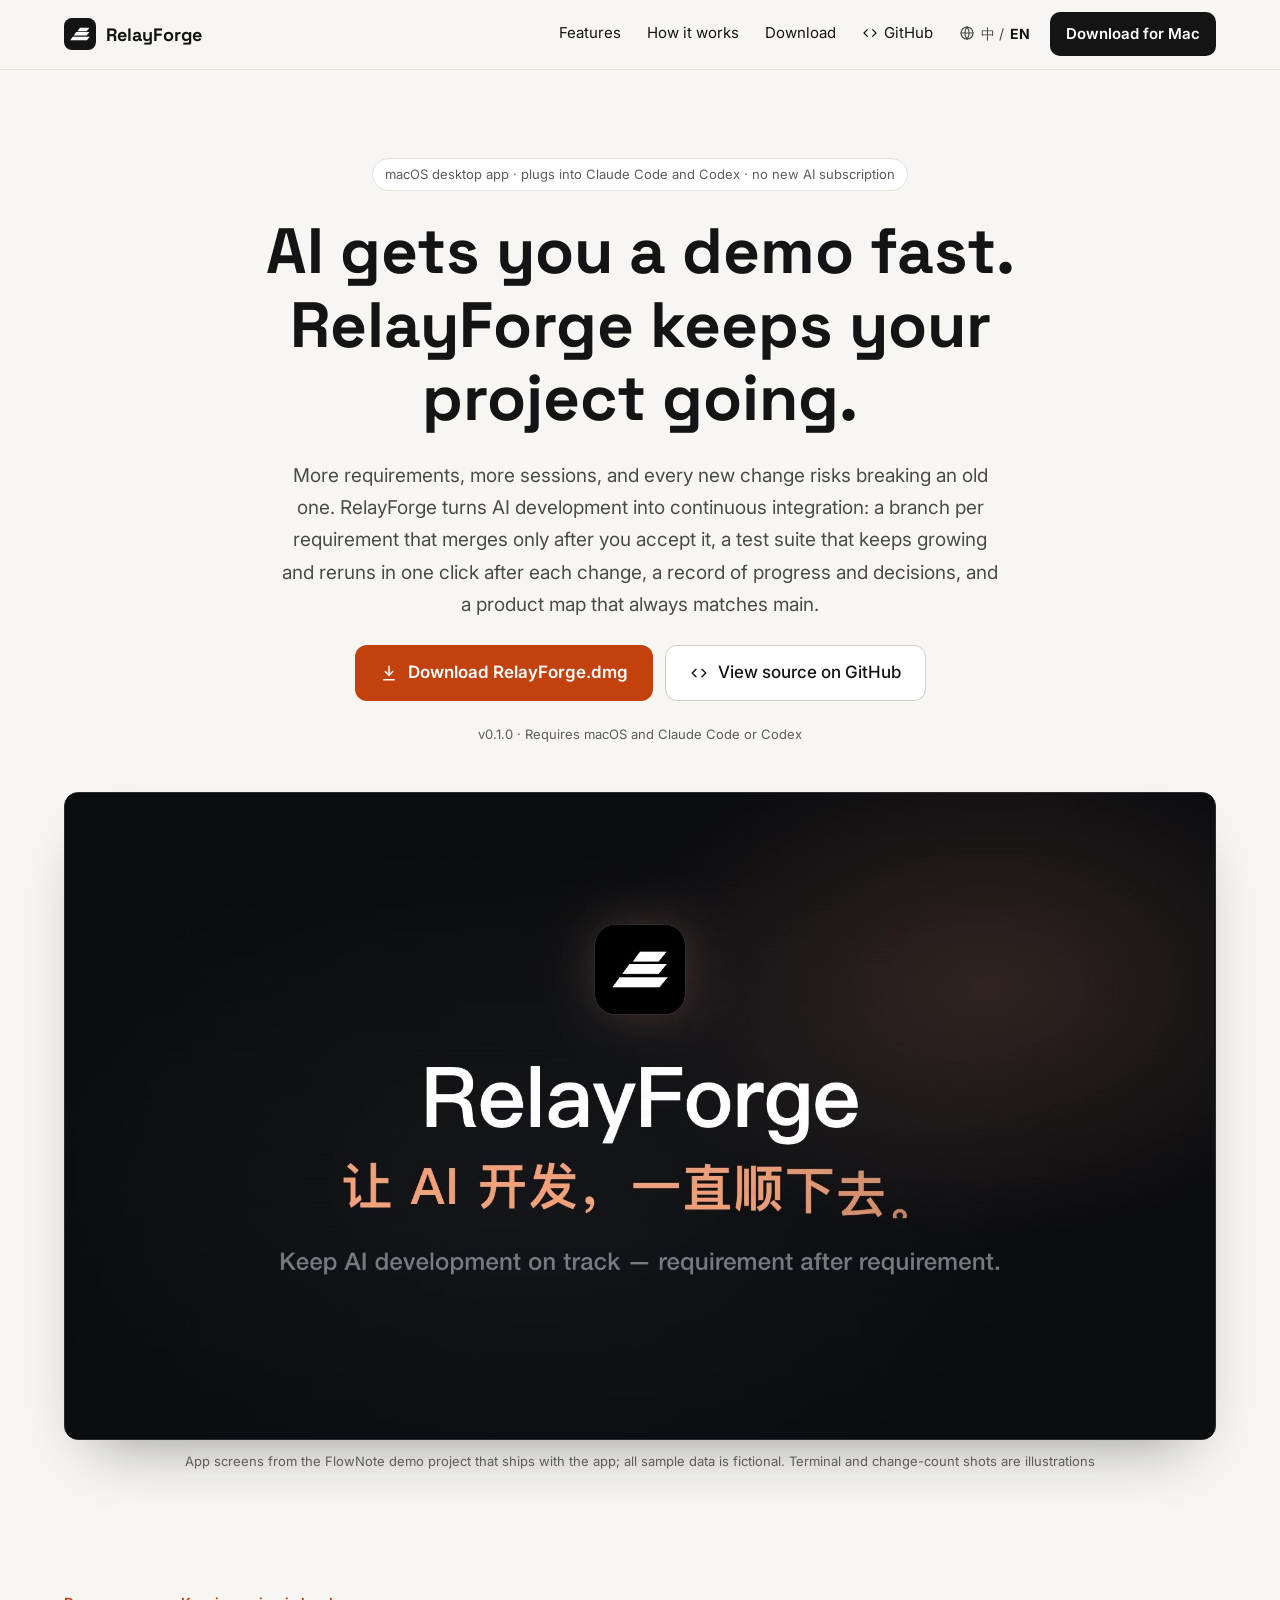
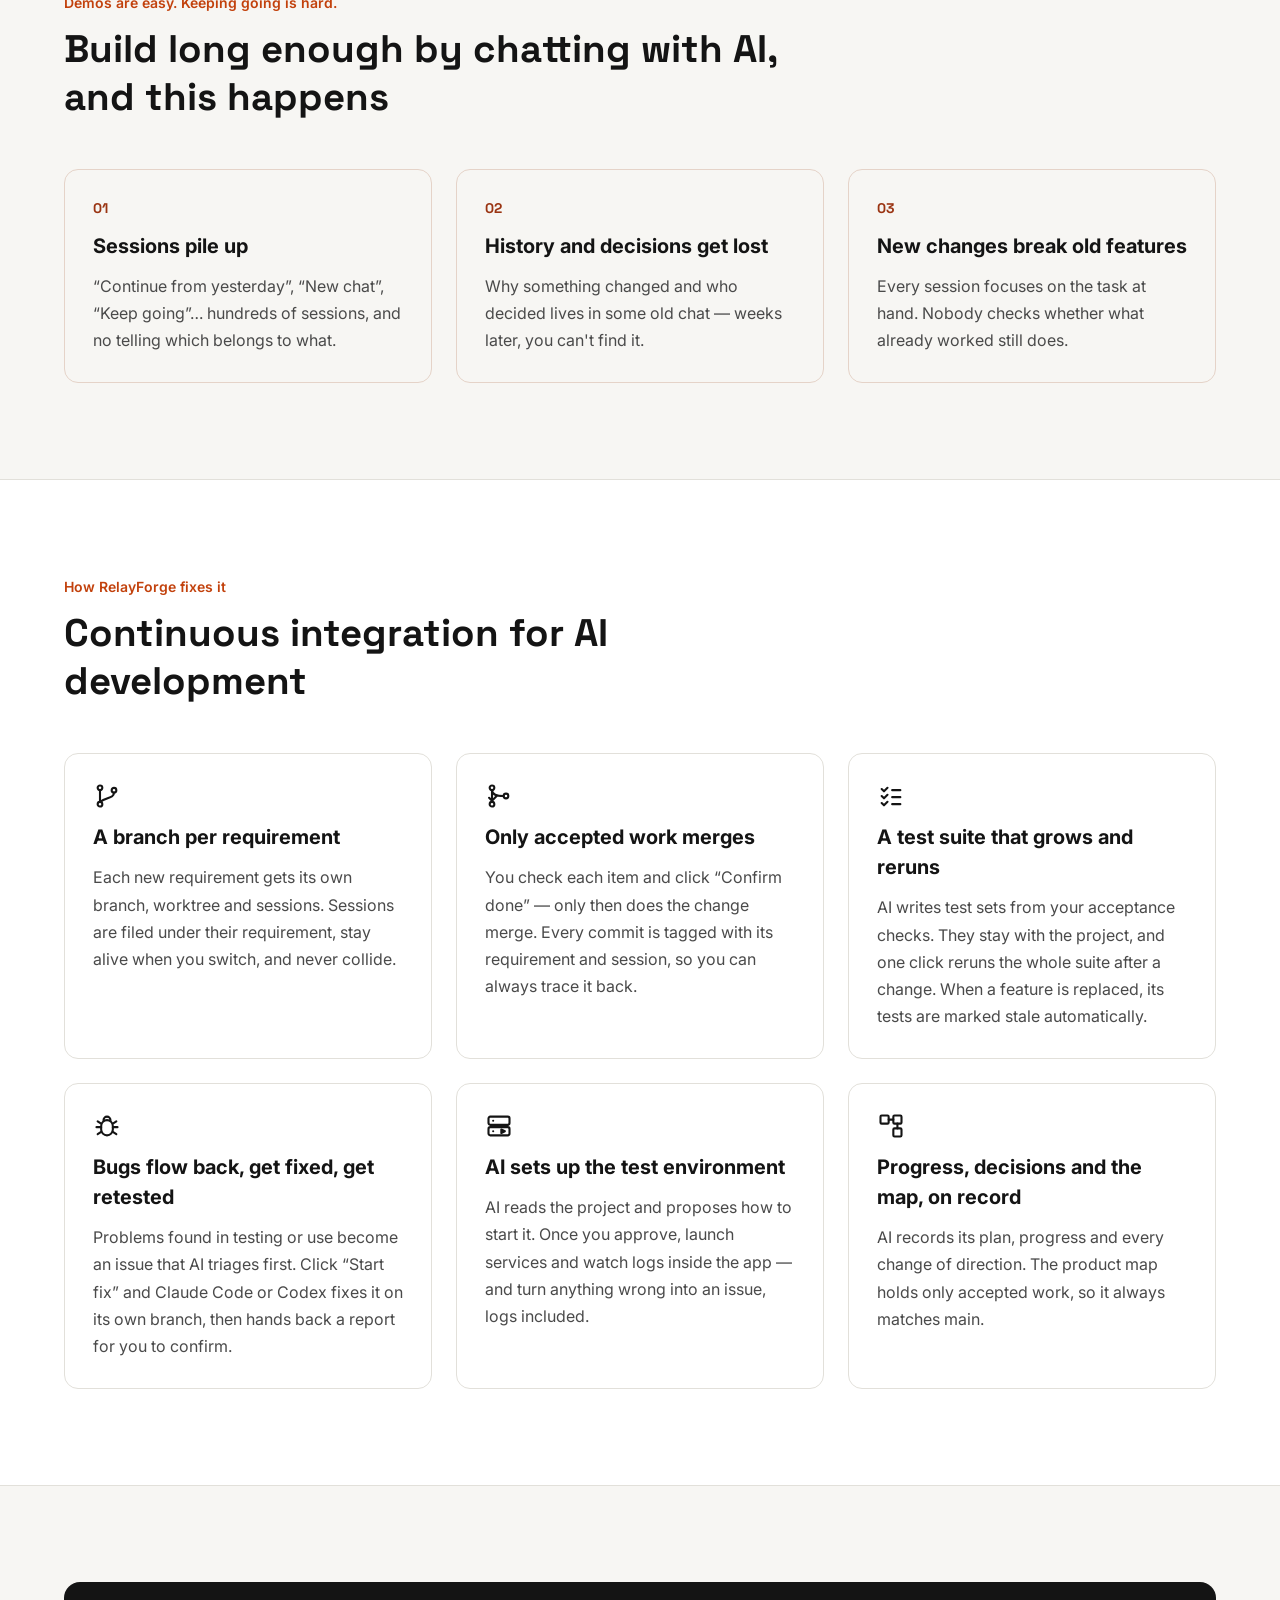
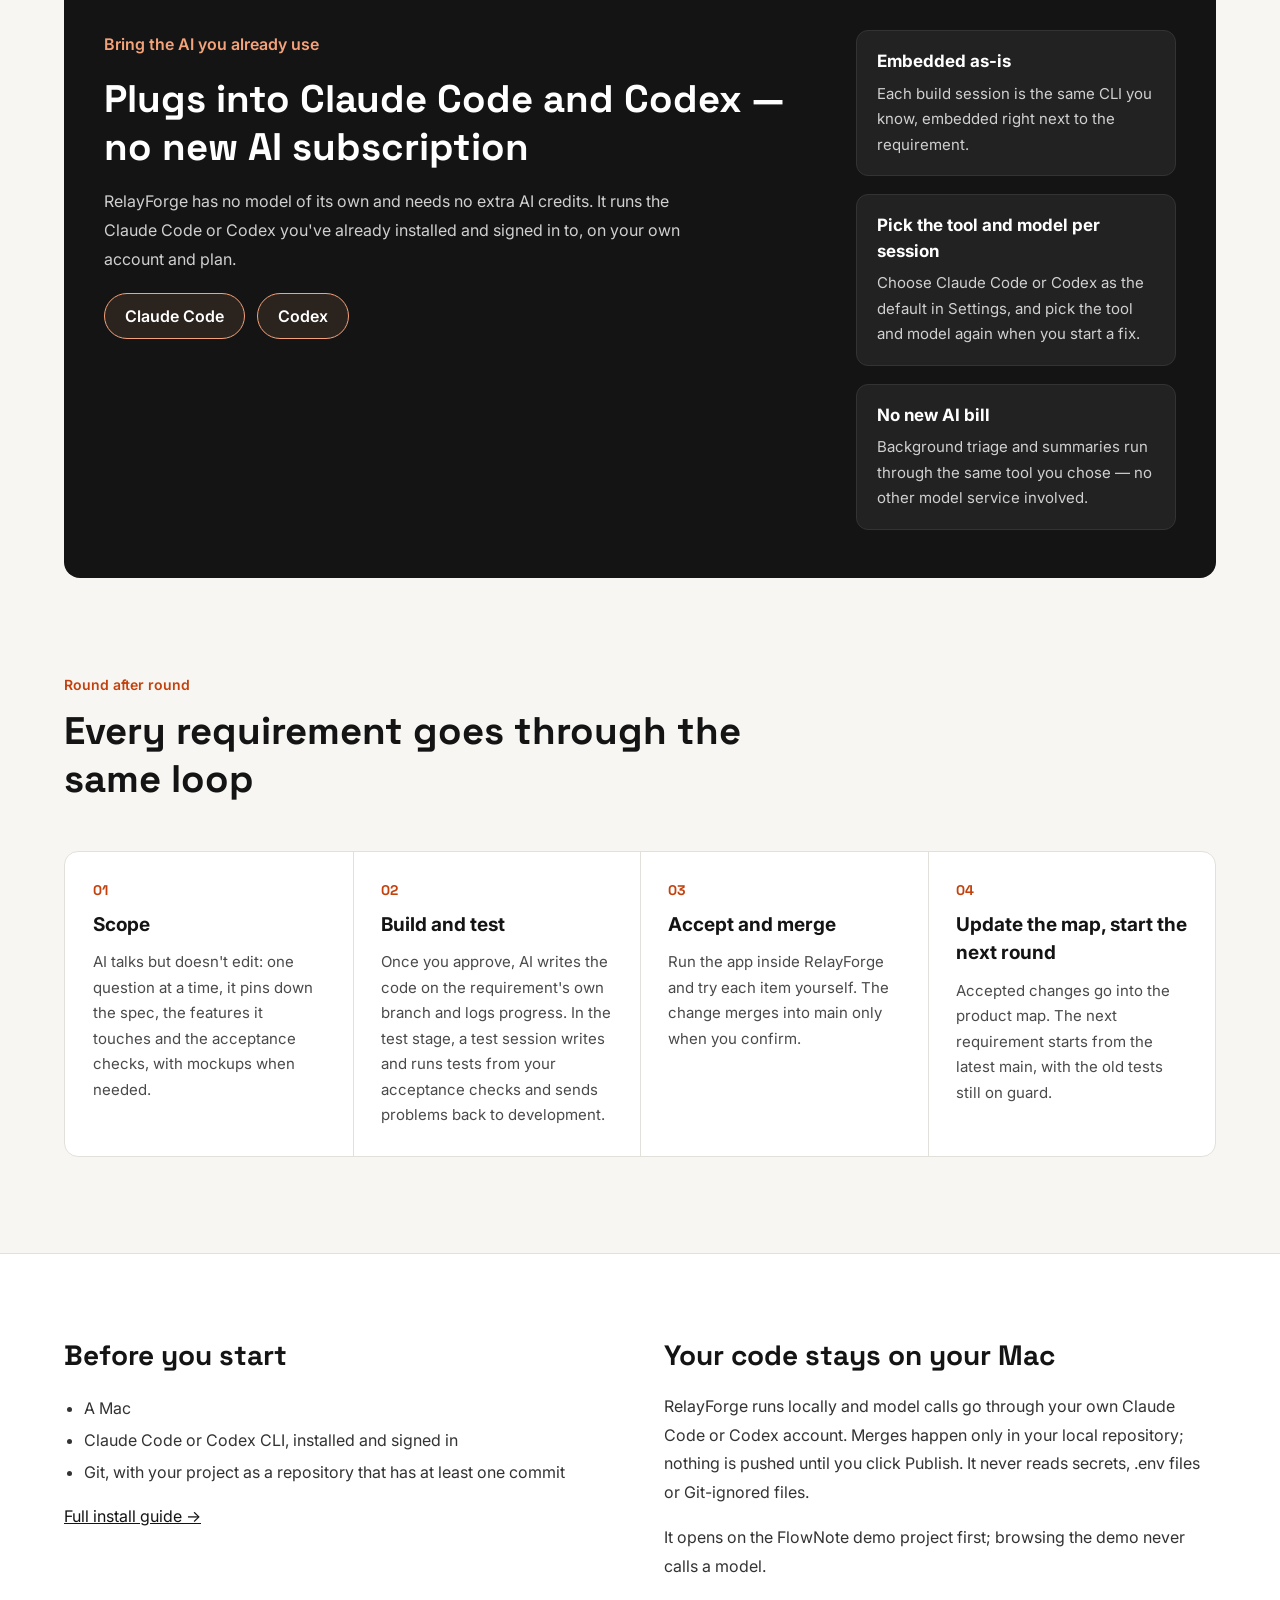
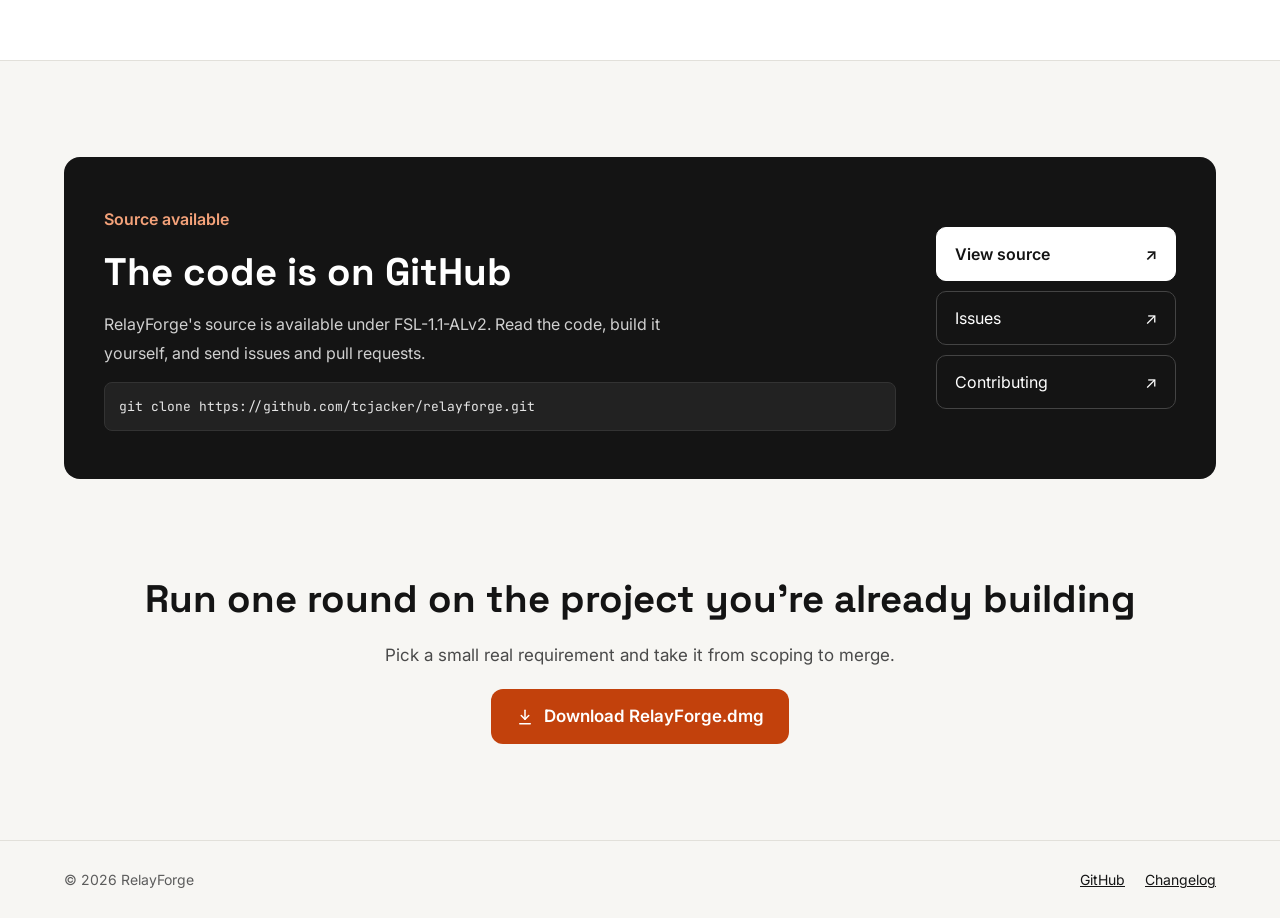
==== en/index.html @ 6fe55074 "Publish RelayForge website Co-Authored-By: Claude Opus 5.5 <noreply@anthropic.com>" ====
<!doctype html>
<html lang="en">
<head>
<meta charset="utf-8">
<meta name="viewport" content="width=device-width, initial-scale=1">
<title>RelayForge · Keep your project going — a workbench for continuous development with AI</title>
<meta name="description" content="A demo with Claude Code or Codex is quick; keeping a project going is hard. RelayForge is built for continuous development and plugs into the Claude Code and Codex you already use — no new AI subscription: a branch per requirement that merges only after you accept it, a test suite that grows and reruns in one click after each change, and progress, decisions and the product map you can always look up.">
<link rel="icon" href="/static/logo.svg" type="image/svg+xml">
<link rel="alternate" hreflang="zh-CN" href="https://tcjacker.github.io/">
<link rel="alternate" hreflang="en" href="https://tcjacker.github.io/en">
<link rel="preconnect" href="https://fonts.googleapis.com">
<link rel="stylesheet" href="https://fonts.googleapis.com/css2?family=Inter:wght@400;500;600;700&family=Space+Grotesk:wght@500;700&family=JetBrains+Mono:wght@400;500&display=swap">
<link rel="stylesheet" href="/static/site.css">
<script src="/static/site.js" defer></script>
</head>
<body>
<a class="skip" href="#main">Skip to content</a>
<header class="site-header">
  <nav class="wrap nav" aria-label="Main">
    <a class="brand" href="/en/">
      <span class="brand-mark"><svg width="22" height="22" viewBox="15 25 70 50" aria-hidden="true"><polygon points="50,30 80,30 71,41 42,41" fill="#fff"/><polygon points="38,44 80,44 71,55 30,55" fill="#fff"/><polygon points="27,59 81,59 72,70 19,70" fill="#fff"/></svg></span>
      <span class="brand-name">RelayForge</span>
      
    </a>
    <div class="nav-links">
      <a href="/en/#features">Features</a>
      <a href="/en/#flow">How it works</a>
      <a href="/en/download" >Download</a>
      
      <a href="https://github.com/tcjacker/relayforge"><svg width="16" height="16" viewBox="0 0 24 24" fill="none" stroke="currentColor" stroke-width="1.9" stroke-linecap="round" stroke-linejoin="round" aria-hidden="true"><path d="m8 7-5 5 5 5"/><path d="m16 7 5 5-5 5"/></svg>GitHub</a>
      <a class="lang" href="/" hreflang="zh-CN" aria-label="切换到中文"><svg width="16" height="16" viewBox="0 0 24 24" fill="none" stroke="currentColor" stroke-width="1.8" stroke-linecap="round" stroke-linejoin="round" aria-hidden="true"><circle cx="12" cy="12" r="9"/><path d="M3 12h18"/><path d="M12 3a14 14 0 0 1 0 18"/><path d="M12 3a14 14 0 0 0 0 18"/></svg>中 / <b>EN</b></a>
      <a class="nav-cta" href="/en/download">Download for Mac</a>
    </div>
  </nav>
</header>
<main id="main">

<section class="wrap hero">
  <p class="pill">macOS desktop app · plugs into Claude Code and Codex · no new AI subscription</p>
  <h1><span>AI gets you a demo fast.</span><span>RelayForge keeps your project going.</span></h1>
  <p class="lead">More requirements, more sessions, and every new change risks breaking an old one. RelayForge turns AI development into continuous integration: a branch per requirement that merges only after you accept it, a test suite that keeps growing and reruns in one click after each change, a record of progress and decisions, and a product map that always matches main.</p>
  <div class="actions">
    <a class="btn btn-primary" href="/en/download"><svg width="18" height="18" viewBox="0 0 24 24" fill="none" stroke="currentColor" stroke-width="2" stroke-linecap="round" stroke-linejoin="round" aria-hidden="true"><path d="M12 3v12"/><path d="m7 10 5 5 5-5"/><path d="M5 21h14"/></svg>Download RelayForge.dmg</a>
    <a class="btn btn-ghost" href="https://github.com/tcjacker/relayforge"><svg width="18" height="18" viewBox="0 0 24 24" fill="none" stroke="currentColor" stroke-width="1.9" stroke-linecap="round" stroke-linejoin="round" aria-hidden="true"><path d="m8 7-5 5 5 5"/><path d="m16 7 5 5-5 5"/></svg>View source on GitHub</a>
  </div>
  <p class="meta">v0.1.0 · Requires macOS and Claude Code or Codex</p>
</section>

<section class="wrap preview">
  <figure class="promo">
    <video muted loop playsinline preload="metadata" data-autoplay
           poster="/static/video/relayforge-promo-poster.jpg" aria-label="RelayForge promo: building by chatting with AI, you lose track of last week, re-explain the project, fix one bug and break two features, and watch it touch dozens of files — so you stop trusting it. RelayForge keeps AI development on track: pick up where you left off, let AI make bold changes because nothing reaches main without your OK, make the calls while AI finds and fixes bugs and sets up the test environment, and watch the project get clearer over time. Works with your Claude Code or Codex — no new AI subscription">
      <source src="/static/video/relayforge-promo.mp4" type="video/mp4">
    </video>
    <figcaption class="caption">App screens from the FlowNote demo project that ships with the app; all sample data is fictional. Terminal and change-count shots are illustrations</figcaption>
  </figure>
</section>

<section id="why" class="wrap section section-after-preview">
  <div class="section-head">
    <p class="kicker">Demos are easy. Keeping going is hard.</p>
    <h2 class="h2">Build long enough by chatting with AI, and this happens</h2>
  </div>
  <ol class="cards pains">
    
    <li class="card pain"><span class="pain-num">01</span><h3>Sessions pile up</h3><p>“Continue from yesterday”, “New chat”, “Keep going”… hundreds of sessions, and no telling which belongs to what.</p></li>
    
    <li class="card pain"><span class="pain-num">02</span><h3>History and decisions get lost</h3><p>Why something changed and who decided lives in some old chat — weeks later, you can&#39;t find it.</p></li>
    
    <li class="card pain"><span class="pain-num">03</span><h3>New changes break old features</h3><p>Every session focuses on the task at hand. Nobody checks whether what already worked still does.</p></li>
    
  </ol>
</section>

<section id="features" class="band">
  <div class="wrap section">
    <div class="section-head">
      <p class="kicker">How RelayForge fixes it</p>
      <h2 class="h2">Continuous integration for AI development</h2>
    </div>
    <div class="cards cards-3">
      <div class="card"><svg width="28" height="28" viewBox="0 0 24 24" fill="none" stroke="currentColor" stroke-width="1.8" stroke-linecap="round" stroke-linejoin="round" aria-hidden="true"><circle cx="6" cy="5" r="2"/><circle cx="6" cy="19" r="2"/><circle cx="18" cy="7" r="2"/><path d="M6 7v10"/><path d="M18 9c0 5-6 4-12 8"/></svg><h3>A branch per requirement</h3><p>Each new requirement gets its own branch, worktree and sessions. Sessions are filed under their requirement, stay alive when you switch, and never collide.</p></div>
      <div class="card"><svg width="28" height="28" viewBox="0 0 24 24" fill="none" stroke="currentColor" stroke-width="1.8" stroke-linecap="round" stroke-linejoin="round" aria-hidden="true"><circle cx="6" cy="5" r="2"/><circle cx="6" cy="19" r="2"/><circle cx="18" cy="12" r="2"/><path d="M6 7v10"/><path d="M6 7c0 4 6 5 10 5"/><path d="m3.5 13.5 2.5 2.5 4-4"/></svg><h3>Only accepted work merges</h3><p>You check each item and click “Confirm done” — only then does the change merge. Every commit is tagged with its requirement and session, so you can always trace it back.</p></div>
      <div class="card"><svg width="28" height="28" viewBox="0 0 24 24" fill="none" stroke="currentColor" stroke-width="1.8" stroke-linecap="round" stroke-linejoin="round" aria-hidden="true"><path d="m4 6 2 2 3-3"/><path d="m4 12 2 2 3-3"/><path d="m4 18 2 2 3-3"/><path d="M13 7h7"/><path d="M13 13h7"/><path d="M13 19h7"/></svg><h3>A test suite that grows and reruns</h3><p>AI writes test sets from your acceptance checks. They stay with the project, and one click reruns the whole suite after a change. When a feature is replaced, its tests are marked stale automatically.</p></div>
      <div class="card"><svg width="28" height="28" viewBox="0 0 24 24" fill="none" stroke="currentColor" stroke-width="1.8" stroke-linecap="round" stroke-linejoin="round" aria-hidden="true"><rect x="7" y="7" width="10" height="13" rx="5"/><path d="M9 7a3 3 0 0 1 6 0"/><path d="M3 13h4"/><path d="M17 13h4"/><path d="M4 8l3 2"/><path d="M20 8l-3 2"/><path d="M4 19l3-2"/><path d="M20 19l-3-2"/></svg><h3>Bugs flow back, get fixed, get retested</h3><p>Problems found in testing or use become an issue that AI triages first. Click “Start fix” and Claude Code or Codex fixes it on its own branch, then hands back a report for you to confirm.</p></div>
      <div class="card"><svg width="28" height="28" viewBox="0 0 24 24" fill="none" stroke="currentColor" stroke-width="1.8" stroke-linecap="round" stroke-linejoin="round" aria-hidden="true"><rect x="3" y="4" width="18" height="7" rx="1.5"/><rect x="3" y="13" width="18" height="7" rx="1.5"/><path d="M7 7.5h.01"/><path d="M7 16.5h.01"/><path d="m14 15 3 1.5-3 1.5z"/></svg><h3>AI sets up the test environment</h3><p>AI reads the project and proposes how to start it. Once you approve, launch services and watch logs inside the app — and turn anything wrong into an issue, logs included.</p></div>
      <div class="card"><svg width="28" height="28" viewBox="0 0 24 24" fill="none" stroke="currentColor" stroke-width="1.8" stroke-linecap="round" stroke-linejoin="round" aria-hidden="true"><rect x="3" y="3" width="7" height="7" rx="1"/><rect x="14" y="3" width="7" height="7" rx="1"/><rect x="14" y="14" width="7" height="7" rx="1"/><path d="M10 6.5h4"/><path d="M17.5 10v4"/></svg><h3>Progress, decisions and the map, on record</h3><p>AI records its plan, progress and every change of direction. The product map holds only accepted work, so it always matches main.</p></div>
    </div>
  </div>
</section>

<section id="bring-your-ai" class="wrap">
  <div class="byo">
    <div class="byo-head">
      <p class="kicker">Bring the AI you already use</p>
      <h2 class="h2">Plugs into Claude Code and Codex — no new AI subscription</h2>
      <p>RelayForge has no model of its own and needs no extra AI credits. It runs the Claude Code or Codex you&#39;ve already installed and signed in to, on your own account and plan.</p>
      <div class="byo-tools" aria-hidden="true"><span>Claude Code</span><span>Codex</span></div>
    </div>
    <ul class="byo-points">
      
      <li><h3>Embedded as-is</h3><p>Each build session is the same CLI you know, embedded right next to the requirement.</p></li>
      
      <li><h3>Pick the tool and model per session</h3><p>Choose Claude Code or Codex as the default in Settings, and pick the tool and model again when you start a fix.</p></li>
      
      <li><h3>No new AI bill</h3><p>Background triage and summaries run through the same tool you chose — no other model service involved.</p></li>
      
    </ul>
  </div>
</section>

<section id="flow" class="wrap section">
  <div class="section-head">
    <p class="kicker">Round after round</p>
    <h2 class="h2">Every requirement goes through the same loop</h2>
  </div>
  <ol class="steps">
    
    <li><span class="num">01</span><h3>Scope</h3><p>AI talks but doesn&#39;t edit: one question at a time, it pins down the spec, the features it touches and the acceptance checks, with mockups when needed.</p></li>
    
    <li><span class="num">02</span><h3>Build and test</h3><p>Once you approve, AI writes the code on the requirement&#39;s own branch and logs progress. In the test stage, a test session writes and runs tests from your acceptance checks and sends problems back to development.</p></li>
    
    <li><span class="num">03</span><h3>Accept and merge</h3><p>Run the app inside RelayForge and try each item yourself. The change merges into main only when you confirm.</p></li>
    
    <li><span class="num">04</span><h3>Update the map, start the next round</h3><p>Accepted changes go into the product map. The next requirement starts from the latest main, with the old tests still on guard.</p></li>
    
  </ol>
</section>

<section class="band">
  <div class="wrap two-col">
    <div>
      <h2 class="h2-sm">Before you start</h2>
      <ul class="bullets">
        <li>A Mac</li>
        <li>Claude Code or Codex CLI, installed and signed in</li>
        <li>Git, with your project as a repository that has at least one commit</li>
      </ul>
      <a href="/en/download#requirements">Full install guide →</a>
    </div>
    <div>
      <h2 class="h2-sm">Your code stays on your Mac</h2>
      <p class="body-text">RelayForge runs locally and model calls go through your own Claude Code or Codex account. Merges happen only in your local repository; nothing is pushed until you click Publish. It never reads secrets, .env files or Git-ignored files.</p>
      <p class="body-text">It opens on the FlowNote demo project first; browsing the demo never calls a model.</p>
    </div>
  </div>
</section>


<section id="opensource" class="wrap">
  <div class="os">
    <div class="os-text">
      <p class="kicker">Source available</p>
      
      <h2 class="h2">The code is on GitHub</h2>
      <p>RelayForge&#39;s source is available under FSL-1.1-ALv2. Read the code, build it yourself, and send issues and pull requests.</p>
      <div class="code">git clone https://github.com/tcjacker/relayforge.git</div>
      
    </div>
    <div class="os-links">
      <a href="https://github.com/tcjacker/relayforge">View source <span aria-hidden="true">↗</span></a>
      <a href="https://github.com/tcjacker/relayforge/issues">Issues <span aria-hidden="true">↗</span></a>
      <a href="https://github.com/tcjacker/relayforge/blob/main/CONTRIBUTING.md">Contributing <span aria-hidden="true">↗</span></a>
    </div>
  </div>
</section>


<section class="wrap cta">
  <h2 class="h2">Run one round on the project you&#39;re already building</h2>
  <p>Pick a small real requirement and take it from scoping to merge.</p>
  <a class="btn btn-primary" href="/en/download"><svg width="18" height="18" viewBox="0 0 24 24" fill="none" stroke="currentColor" stroke-width="2" stroke-linecap="round" stroke-linejoin="round" aria-hidden="true"><path d="M12 3v12"/><path d="m7 10 5 5 5-5"/><path d="M5 21h14"/></svg>Download RelayForge.dmg</a>
</section>

</main>
<footer class="site-footer">
  <div class="wrap footer">
    <span>© 2026 RelayForge</span>
    <nav aria-label="Footer">
      <a href="https://github.com/tcjacker/relayforge">GitHub</a>
      <a href="/en/download#changelog">Changelog</a>
      
    </nav>
  </div>
</footer>
</body>
</html>
---- static/site.css ----
:root {
  --ground: #F7F6F3;
  --surface: #FFFFFF;
  --surface-2: #FBFAF8;
  --ink: #141414;
  --ink-2: #333333;
  --muted: #4A4A4A;
  --muted-2: #5C5C5C;
  --line: #E2E0DA;
  --line-2: #CFCCC4;
  --accent: #C2410C;
  --accent-ink: #FFFFFF;
  --dark: #141414;
  --dark-2: #222222;
  --dark-text: #D0D0D0;
  --ok-bg: #E1F0E6; --ok: #1F5F38;
  --warn-bg: #FDEBD8; --warn: #8A2E07;
  --info-bg: #DCE7FB; --info: #1E3A8A;
  --mono: "JetBrains Mono", ui-monospace, SFMono-Regular, Menlo, monospace;
  --display: "Space Grotesk", "Noto Sans SC", "PingFang SC", sans-serif;
  --sans: Inter, "Noto Sans SC", "PingFang SC", system-ui, sans-serif;
}

* { box-sizing: border-box; }
html { -webkit-text-size-adjust: 100%; }
body { margin: 0; background: var(--ground); color: var(--ink); font-family: var(--sans); line-height: 1.5; }
a { color: var(--ink); }
a:hover { color: var(--accent); }
img { max-width: 100%; }
h1, h2, h3 { margin: 0; }
p { margin: 0; }
:focus-visible { outline: 2px solid var(--accent); outline-offset: 2px; }

.skip { position: absolute; left: -9999px; }
.skip:focus { left: 16px; top: 16px; z-index: 10; background: var(--surface); padding: 8px 12px; border-radius: 8px; }
.sr-only { position: absolute; width: 1px; height: 1px; overflow: hidden; clip: rect(0 0 0 0); white-space: nowrap; }

.wrap { max-width: 1200px; margin: 0 auto; padding-left: 24px; padding-right: 24px; }
@media (max-width: 480px) { .wrap { padding-left: 16px; padding-right: 16px; } }

/* 导航 */
.site-header { border-bottom: 1px solid var(--line); background: var(--ground); }
.nav { display: flex; flex-wrap: wrap; align-items: center; justify-content: space-between; gap: 8px 16px; padding-top: 12px; padding-bottom: 12px; }
.brand { display: flex; align-items: center; gap: 10px; text-decoration: none; color: var(--ink); min-height: 44px; }
.brand-mark { width: 32px; height: 32px; border-radius: 8px; background: var(--dark); display: flex; align-items: center; justify-content: center; flex: none; }
.brand-name { font-family: var(--display); font-weight: 700; font-size: 18px; }
.brand-tag { font-size: 14px; color: var(--muted-2); }
.nav-links { display: flex; flex-wrap: wrap; align-items: center; gap: 2px; }
.nav-links a { padding: 10px 12px; min-height: 44px; display: inline-flex; align-items: center; gap: 6px; font-size: 15px; text-decoration: none; border-bottom: 2px solid transparent; }
.nav-links a[aria-current="page"] { font-weight: 600; border-bottom-color: var(--ink); }
.nav-links .lang { font-size: 14px; color: var(--muted); }
.nav-links .lang b { color: var(--ink); }
.nav-links .nav-cta { margin-left: 6px; padding: 10px 16px; border-radius: 10px; background: var(--dark); color: #fff; font-weight: 600; border: 0; }
.nav-links .nav-cta:hover { color: #fff; background: #000; }

/* 按钮 */
.btn { display: inline-flex; align-items: center; justify-content: center; gap: 10px; padding: 14px 24px; min-height: 52px; border-radius: 12px; font: inherit; font-size: 17px; font-weight: 600; text-decoration: none; cursor: pointer; border: 1px solid transparent; }
.btn-primary { background: var(--accent); color: var(--accent-ink); }
.btn-primary:hover { background: #9A3412; color: #fff; }
.btn-ghost { background: var(--surface); color: var(--ink); border-color: var(--line-2); font-weight: 500; }
.btn-dark { background: var(--dark); color: #fff; }
.btn-dark:hover { color: #fff; background: #000; }
.btn-sm { padding: 10px 16px; min-height: 44px; font-size: 15px; border-radius: 10px; }

/* 首页 */
.hero { padding-top: 88px; padding-bottom: 48px; display: flex; flex-direction: column; align-items: center; text-align: center; gap: 24px; }
.pill { display: inline-flex; padding: 6px 12px; border: 1px solid var(--line); border-radius: 999px; font-size: 13px; color: var(--muted-2); background: var(--surface); }
.hero h1 { font-family: var(--display); font-size: clamp(2.2rem, 5vw, 4rem); line-height: 1.15; max-width: 900px; }
.hero h1 span { display: block; }
.lead { font-size: 19px; line-height: 1.7; color: var(--muted); max-width: 720px; }
.actions { display: flex; flex-wrap: wrap; gap: 12px; justify-content: center; }
.meta { font-size: 13px; color: var(--muted-2); }
.actions.start { justify-content: flex-start; }
.block { padding-top: 48px; padding-bottom: 48px; }
.section-tight { padding-top: 72px; padding-bottom: 72px; gap: 28px; }
.h2-xs { font-size: 16px; }
.h3-sm { font-size: 16px; }
.code-lg { padding: 18px 20px; font-size: 14px; line-height: 2; border-radius: 12px; }
#requirements .h2-sm { margin-bottom: 20px; }
.page-intro { padding-top: 56px; padding-bottom: 24px; display: flex; flex-direction: column; gap: 12px; }
.done .body-text .btn-sm { margin-left: 8px; min-height: 36px; padding: 6px 12px; font-size: 14px; vertical-align: middle; }

.preview { padding-bottom: 96px; }
.promo { margin: 0; }
.promo video { display: block; width: 100%; height: auto; aspect-ratio: 16 / 9; border-radius: 14px; border: 1px solid #2A2C31; background: #0E1014; box-shadow: 0 30px 60px -30px rgba(20,20,20,.45); }
.caption { margin-top: 12px; font-size: 13px; color: var(--muted-2); text-align: center; }

.band { background: var(--surface); border-top: 1px solid var(--line); border-bottom: 1px solid var(--line); }
.section { padding-top: 96px; padding-bottom: 96px; display: flex; flex-direction: column; gap: 48px; }
.section-head { display: flex; flex-direction: column; gap: 12px; max-width: 720px; }
.kicker { font-size: 14px; font-weight: 600; color: var(--accent); }
.h2 { font-family: var(--display); font-size: clamp(1.7rem, 3vw, 2.6rem); line-height: 1.25; }
.cards { display: grid; grid-template-columns: repeat(auto-fit, minmax(260px, 1fr)); gap: 24px; }
.cards-3 { grid-template-columns: repeat(3, minmax(0, 1fr)); }
@media (max-width: 960px) { .cards-3 { grid-template-columns: repeat(2, minmax(0, 1fr)); } }
@media (max-width: 600px) { .cards-3 { grid-template-columns: 1fr; } }
.card { padding: 28px; border-radius: 14px; border: 1px solid var(--line); display: flex; flex-direction: column; gap: 12px; background: var(--surface); }
.card h3 { font-size: 20px; }
.card p { font-size: 16px; line-height: 1.7; color: var(--muted); }

.section-after-preview { padding-top: 24px; }
.byo { margin-top: 96px; border-radius: 16px; background: var(--dark); color: #F2F2F2; padding: 48px 40px; display: flex; flex-wrap: wrap; gap: 40px; }
@media (max-width: 480px) { .byo { padding: 32px 20px; } }
.byo-head { flex: 999 1 440px; min-width: 0; display: flex; flex-direction: column; gap: 16px; }
.byo-head .kicker { color: #F4A27A; }
.byo-head .h2 { color: #fff; }
.byo-head p { font-size: 16px; line-height: 1.8; color: var(--dark-text); max-width: 620px; }
.byo-tools { display: flex; flex-wrap: wrap; gap: 12px; margin-top: 4px; }
.byo-tools span { padding: 10px 20px; border-radius: 999px; border: 1px solid #F4A27A; color: #fff; font-weight: 600; background: rgba(244,162,122,.10); }
.byo-points { flex: 1 1 320px; min-width: 0; margin: 0; padding: 0; list-style: none; display: flex; flex-direction: column; gap: 18px; }
.byo-points li { padding: 18px 20px; border-radius: 12px; border: 1px solid #333; background: var(--dark-2); }
.byo-points h3 { font-size: 17px; color: #fff; margin-bottom: 6px; }
.byo-points p { font-size: 15px; line-height: 1.7; color: var(--dark-text); }
.pains { margin: 0; padding: 0; list-style: none; }
.card.pain { background: transparent; border-color: #E5D3C8; }
.pain-num { font-family: var(--display); font-size: 14px; font-weight: 700; color: #9A3412; }
.steps { margin: 0; padding: 0; list-style: none; display: grid; grid-template-columns: repeat(auto-fit, minmax(230px, 1fr)); border: 1px solid var(--line); border-radius: 14px; background: var(--surface); overflow: hidden; }
.steps li { padding: 28px; display: flex; flex-direction: column; gap: 10px; border-right: 1px solid var(--line); border-bottom: 1px solid var(--line); margin: 0 -1px -1px 0; }
.steps .num { font-family: var(--display); font-size: 14px; font-weight: 700; color: var(--accent); }
.steps h3 { font-size: 19px; }
.steps p { font-size: 15px; line-height: 1.7; color: var(--muted); }

.two-col { padding-top: 80px; padding-bottom: 80px; display: grid; grid-template-columns: repeat(auto-fit, minmax(300px, 1fr)); gap: 48px; }
.two-col > div { display: flex; flex-direction: column; gap: 16px; }
.h2-sm { font-family: var(--display); font-size: 28px; }
.bullets { margin: 0; padding-left: 20px; font-size: 16px; line-height: 2; color: var(--ink-2); }
.body-text { font-size: 16px; line-height: 1.8; color: var(--ink-2); }

.os { margin-top: 96px; border-radius: 16px; background: var(--dark); color: #F2F2F2; padding: 48px 40px; display: flex; flex-wrap: wrap; gap: 40px; align-items: center; justify-content: space-between; }
@media (max-width: 480px) { .os { padding: 32px 20px; } }
.os-text { flex: 999 1 420px; min-width: 0; display: flex; flex-direction: column; gap: 14px; }
.os-text .kicker { color: #F4A27A; }
.os-text .h2 { color: #fff; }
.os-text p { font-size: 16px; line-height: 1.8; color: var(--dark-text); max-width: 560px; }
.os-links { flex: 1 1 240px; display: flex; flex-direction: column; gap: 10px; }
.os-links a { display: flex; align-items: center; justify-content: space-between; padding: 14px 18px; min-height: 52px; border-radius: 10px; border: 1px solid #444; color: #fff; text-decoration: none; font-size: 16px; }
.os-links a:first-child { background: #fff; color: var(--ink); font-weight: 600; border-color: #fff; }
.os-links a:hover { border-color: #F4A27A; }

.code { padding: 12px 14px; border-radius: 8px; background: var(--dark); color: #E6E6E6; font-family: var(--mono); font-size: 13px; line-height: 1.8; overflow-x: auto; white-space: pre; }
.os .code { background: var(--dark-2); border: 1px solid #333; }

.cta { padding-top: 96px; padding-bottom: 96px; display: flex; flex-direction: column; align-items: center; gap: 20px; text-align: center; }
.cta p { font-size: 17px; color: var(--muted); }

.site-footer { border-top: 1px solid var(--line); }
.footer { padding-top: 28px; padding-bottom: 28px; display: flex; flex-wrap: wrap; gap: 16px 24px; justify-content: space-between; font-size: 14px; color: var(--muted-2); }
.footer nav { display: flex; flex-wrap: wrap; gap: 4px 20px; }

/* 下载页 */
.page-head { padding-top: 64px; padding-bottom: 40px; display: flex; flex-wrap: wrap; gap: 40px; align-items: stretch; }
.page-head .main { flex: 999 1 480px; min-width: 0; display: flex; flex-direction: column; gap: 20px; justify-content: center; }
.h1 { font-family: var(--display); font-size: clamp(2rem, 4vw, 3.2rem); line-height: 1.2; }
.panel { padding: 24px; border-radius: 14px; border: 1px solid var(--line); background: var(--surface); display: flex; flex-direction: column; gap: 14px; }
.side { flex: 1 1 340px; min-width: 0; }
.hash { font-family: var(--mono); font-size: 13px; color: var(--muted-2); word-break: break-all; }
.small { font-size: 14px; color: var(--muted-2); }
.req-grid { display: grid; grid-template-columns: repeat(auto-fit, minmax(220px, 1fr)); gap: 16px; }
.req-grid .panel { padding: 20px; gap: 4px; }
.req-grid strong { font-size: 17px; }
.install { margin: 0; padding: 0; list-style: none; display: grid; grid-template-columns: repeat(auto-fit, minmax(230px, 1fr)); gap: 24px; }
.install li { display: flex; flex-direction: column; gap: 8px; }
.install .num { font-size: 14px; font-weight: 700; color: var(--accent); }
.install p { font-size: 16px; line-height: 1.6; }
.note { padding: 20px; border-radius: 12px; border: 1px solid var(--line); background: var(--surface-2); display: flex; flex-direction: column; gap: 10px; }
.note p { font-size: 15px; line-height: 1.7; color: var(--muted); }
.split { display: flex; flex-wrap: wrap; gap: 40px; }
.split > .aside-col { flex: 1 1 240px; display: flex; flex-direction: column; gap: 10px; }
.split > .main-col { flex: 999 1 560px; min-width: 0; }
.release { padding: 24px 0; border-bottom: 1px solid var(--line); display: flex; flex-wrap: wrap; gap: 12px 24px; }
.release:first-child { border-top: 1px solid var(--line); }
.release .ver { flex: 0 0 160px; }
.release .ver strong { font-family: var(--display); font-size: 18px; display: block; }
.release .notes { flex: 1 1 320px; min-width: 0; font-size: 15px; line-height: 1.8; color: var(--ink-2); white-space: pre-wrap; overflow-wrap: anywhere; margin: 0; font-family: var(--sans); }

/* 反馈页 */
.fb-layout { padding-top: 16px; padding-bottom: 80px; display: flex; flex-wrap: wrap; gap: 32px; align-items: flex-start; }
.fb-main { flex: 999 1 560px; min-width: 0; border-radius: 16px; border: 1px solid var(--line); background: var(--surface); }
.fb-side { flex: 1 1 320px; min-width: 0; display: flex; flex-direction: column; gap: 20px; }
.fb-body { padding: 28px; display: flex; flex-direction: column; gap: 22px; }
@media (max-width: 480px) { .fb-body { padding: 20px 16px; } }
.field { display: flex; flex-direction: column; gap: 8px; }
.field label, .field legend { font-size: 15px; font-weight: 600; }
.field .opt { font-weight: 400; color: var(--muted-2); }
.row { display: flex; flex-wrap: wrap; gap: 16px; }
.row > .field { flex: 1 1 220px; }
input[type=text], input[type=email], input[type=search], input[type=password], textarea, select {
  padding: 12px 14px; min-height: 46px; border-radius: 10px; border: 1px solid var(--line-2); font: inherit; font-size: 15px; background: var(--surface); color: var(--ink); width: 100%;
}
textarea { line-height: 1.6; resize: vertical; }
[aria-invalid=true] { border-color: #B42318; }
.err { font-size: 14px; color: #B42318; }
.alert { padding: 14px 16px; border-radius: 10px; background: #FEF3F2; color: #912018; font-size: 15px; }
.alert ul { margin: 6px 0 0; padding-left: 20px; }
fieldset { margin: 0; padding: 0; border: 0; }
.chips { display: flex; flex-wrap: wrap; gap: 8px; }
.chip { position: relative; }
.chip input { position: absolute; opacity: 0; inset: 0; margin: 0; cursor: pointer; }
.chip span { display: inline-flex; align-items: center; padding: 10px 16px; min-height: 44px; border-radius: 999px; border: 1px solid var(--line-2); font-size: 14px; background: var(--surface); }
.chip input:checked + span { background: var(--ink); color: #fff; border-color: var(--ink); }
.chip input:focus-visible + span { outline: 2px solid var(--accent); outline-offset: 2px; }
.drop { padding: 18px; border-radius: 10px; border: 1px dashed var(--line-2); background: var(--surface-2); display: flex; flex-direction: column; gap: 10px; }
.drop input { font-size: 14px; }
.hp { position: absolute; left: -9999px; }
.submit-row { display: flex; flex-wrap: wrap; align-items: center; gap: 16px; justify-content: space-between; }
.submit-row p { font-size: 13px; color: var(--muted-2); max-width: 440px; }
.done { padding: 48px 28px; display: flex; flex-direction: column; align-items: flex-start; gap: 16px; }
.done-icon { width: 48px; height: 48px; border-radius: 50%; background: var(--ok-bg); display: flex; align-items: center; justify-content: center; }
.fid { font-family: var(--mono); font-weight: 600; }
.lookup { display: flex; flex-wrap: wrap; gap: 10px; align-items: flex-end; }
.lookup .field { flex: 1 1 260px; }
.lookup input { font-family: var(--mono); }
.status-card { border-radius: 12px; border: 1px solid var(--line); padding: 22px; display: flex; flex-direction: column; gap: 18px; }
.status-card header { display: flex; flex-wrap: wrap; gap: 10px; align-items: center; justify-content: space-between; }
.status-card h2 { font-size: 18px; }
.badge { display: inline-block; padding: 3px 10px; border-radius: 999px; font-size: 13px; font-weight: 600; background: #ECEAE4; color: var(--muted); }
.badge.new { background: var(--info-bg); color: var(--info); }
.badge.in_progress { background: var(--warn-bg); color: var(--warn); }
.badge.fixed { background: var(--ok-bg); color: var(--ok); }
.timeline { margin: 0; padding: 0; list-style: none; display: flex; flex-direction: column; gap: 18px; }
.timeline li { display: flex; gap: 14px; }
.timeline .dot { flex: 0 0 12px; height: 12px; margin-top: 6px; border-radius: 50%; background: var(--ink); }
.timeline .dot.reply { background: var(--accent); }
.timeline strong { font-size: 15px; }
.timeline .when { font-size: 13px; color: var(--muted-2); }
.timeline .text { margin-top: 4px; font-size: 15px; line-height: 1.7; color: var(--ink-2); white-space: pre-wrap; overflow-wrap: anywhere; }
.dark-card { padding: 24px; border-radius: 16px; background: var(--dark); color: #F2F2F2; display: flex; flex-direction: column; gap: 14px; }
.dark-card h2 { font-size: 18px; color: #fff; }
.dark-card p { font-size: 15px; line-height: 1.7; color: var(--dark-text); }
.side-card { padding: 24px; border-radius: 16px; border: 1px solid var(--line); background: var(--surface); display: flex; flex-direction: column; gap: 10px; }
.side-card h2 { font-size: 16px; }
.side-card ul { margin: 0; padding-left: 18px; font-size: 14px; line-height: 1.9; color: var(--ink-2); }
.side-card p { font-size: 14px; line-height: 1.7; color: var(--muted); }

/* 后台 */
.admin { min-height: 100vh; display: flex; flex-direction: column; background: #F2F1ED; }
.admin-top { background: var(--dark); color: #fff; padding: 10px 20px; display: flex; flex-wrap: wrap; gap: 12px; align-items: center; justify-content: space-between; }
.admin-top .brand { color: #fff; }
.admin-top .brand-tag { color: #BDBDBD; }
.admin-top form { display: flex; gap: 8px; align-items: center; }
.admin-top input[type=search] { width: 260px; max-width: 55vw; min-height: 40px; padding: 8px 12px; background: var(--dark-2); color: #fff; border-color: #3A3A3A; }
.admin-top button { min-height: 40px; padding: 8px 12px; border-radius: 8px; border: 1px solid #444; background: transparent; color: #fff; font: inherit; font-size: 14px; cursor: pointer; }
.admin-body { flex: 1; display: flex; flex-wrap: wrap; }
.admin-nav { flex: 1 1 200px; padding: 20px 14px; display: flex; flex-direction: column; gap: 4px; border-right: 1px solid var(--line); }
.admin-nav .label { margin: 12px 8px 6px; }
.admin-nav a { display: flex; justify-content: space-between; align-items: center; padding: 10px; min-height: 44px; border-radius: 8px; font-size: 14px; text-decoration: none; }
.admin-nav a[aria-current="page"] { background: var(--surface); font-weight: 600; box-shadow: 0 0 0 1px var(--line); }
.admin-nav a span:last-child { font-size: 13px; color: var(--muted-2); }
.admin-nav p { margin: 0 8px; font-size: 14px; line-height: 1.7; }
.admin-list { flex: 2 1 340px; min-width: 0; background: var(--surface); border-right: 1px solid var(--line); }
.admin-list h1 { font-size: 16px; padding: 14px 18px; border-bottom: 1px solid #ECEAE4; }
.admin-list ul { margin: 0; padding: 0; list-style: none; }
.admin-list a { display: flex; flex-direction: column; gap: 6px; padding: 14px 18px; border-bottom: 1px solid #ECEAE4; text-decoration: none; color: var(--ink); }
.admin-list a[aria-current="true"] { background: #FBF3EC; box-shadow: inset 3px 0 0 var(--accent); }
.admin-list .top { display: flex; justify-content: space-between; gap: 8px; font-size: 12px; color: var(--muted-2); font-family: var(--mono); }
.admin-list .title { font-size: 15px; font-weight: 600; }
.admin-list .sub { display: flex; gap: 8px; align-items: center; font-size: 12px; color: var(--muted-2); }
.admin-list .empty { padding: 24px 18px; color: var(--muted-2); font-size: 14px; }
.admin-detail { flex: 3 1 460px; min-width: 0; padding: 24px; display: flex; flex-direction: column; gap: 20px; }
.detail-head { display: flex; flex-wrap: wrap; gap: 12px; align-items: flex-start; justify-content: space-between; }
.detail-head h2 { font-size: 22px; }
.detail-head .mono { font-family: var(--mono); font-size: 13px; color: var(--muted-2); }
.detail-actions { display: flex; flex-wrap: wrap; gap: 8px; align-items: center; }
.detail-actions select { width: auto; min-height: 44px; padding: 8px 12px; }
.facts { display: grid; grid-template-columns: repeat(auto-fit, minmax(150px, 1fr)); gap: 10px; }
.facts div { padding: 12px; border-radius: 10px; background: var(--surface); border: 1px solid var(--line); }
.facts dt { font-size: 12px; color: var(--muted-2); }
.facts dd { margin: 4px 0 0; font-size: 14px; font-weight: 600; overflow-wrap: anywhere; }
.box { padding: 18px; border-radius: 12px; background: var(--surface); border: 1px solid var(--line); display: flex; flex-direction: column; gap: 10px; }
.box .text { font-size: 15px; line-height: 1.7; white-space: pre-wrap; overflow-wrap: anywhere; }
.log { margin: 0; max-height: 360px; overflow: auto; border-radius: 12px; background: var(--dark); color: #D8D8D8; padding: 16px 18px; font-family: var(--mono); font-size: 12px; line-height: 1.7; white-space: pre; }
.attachments { display: flex; flex-wrap: wrap; gap: 12px; }
.attachments a { display: flex; flex-direction: column; gap: 6px; width: 180px; font-size: 13px; text-decoration: none; }
.attachments img { width: 180px; height: 120px; object-fit: cover; border-radius: 8px; border: 1px solid var(--line); background: var(--surface); }
.attachments .file { width: 180px; height: 120px; border-radius: 8px; border: 1px solid var(--line); background: var(--surface); display: flex; align-items: center; justify-content: center; color: var(--muted-2); }
.history { margin: 0; padding: 0; list-style: none; display: flex; flex-direction: column; gap: 10px; }
.history li { padding: 12px 14px; border-radius: 10px; background: var(--surface); border: 1px solid var(--line); font-size: 14px; }
.history li.note { background: #FFFBEB; border-color: #F3E3A6; }
.history .when { font-size: 12px; color: var(--muted-2); }
.history .text { white-space: pre-wrap; overflow-wrap: anywhere; margin-top: 4px; }
.flash { padding: 10px 14px; border-radius: 10px; background: var(--ok-bg); color: var(--ok); font-size: 14px; }
.right { display: flex; gap: 8px; justify-content: flex-end; flex-wrap: wrap; }
.login { max-width: 380px; margin: 12vh auto; padding: 32px; border-radius: 16px; background: var(--surface); border: 1px solid var(--line); display: flex; flex-direction: column; gap: 18px; }
/* 垃圾判断 */
.badge.spam-spam { background: #FDE2E0; color: #912018; }
.badge.spam-unsure { background: #FEF3C7; color: #8A5A00; }
.spam-box { display: flex; flex-wrap: wrap; gap: 10px 16px; align-items: center; justify-content: space-between; padding: 12px 16px; border-radius: 12px; background: var(--surface); border: 1px solid var(--line); }
.spam-box.spam-spam { background: #FEF3F2; border-color: #F5C2BD; }
.spam-box.spam-unsure { background: #FFFBEB; border-color: #F3E3A6; }
.spam-text { font-size: 14px; }
.spam-actions { display: flex; flex-wrap: wrap; gap: 8px; }
.spam-actions .btn-sm { min-height: 36px; padding: 6px 12px; font-size: 14px; }
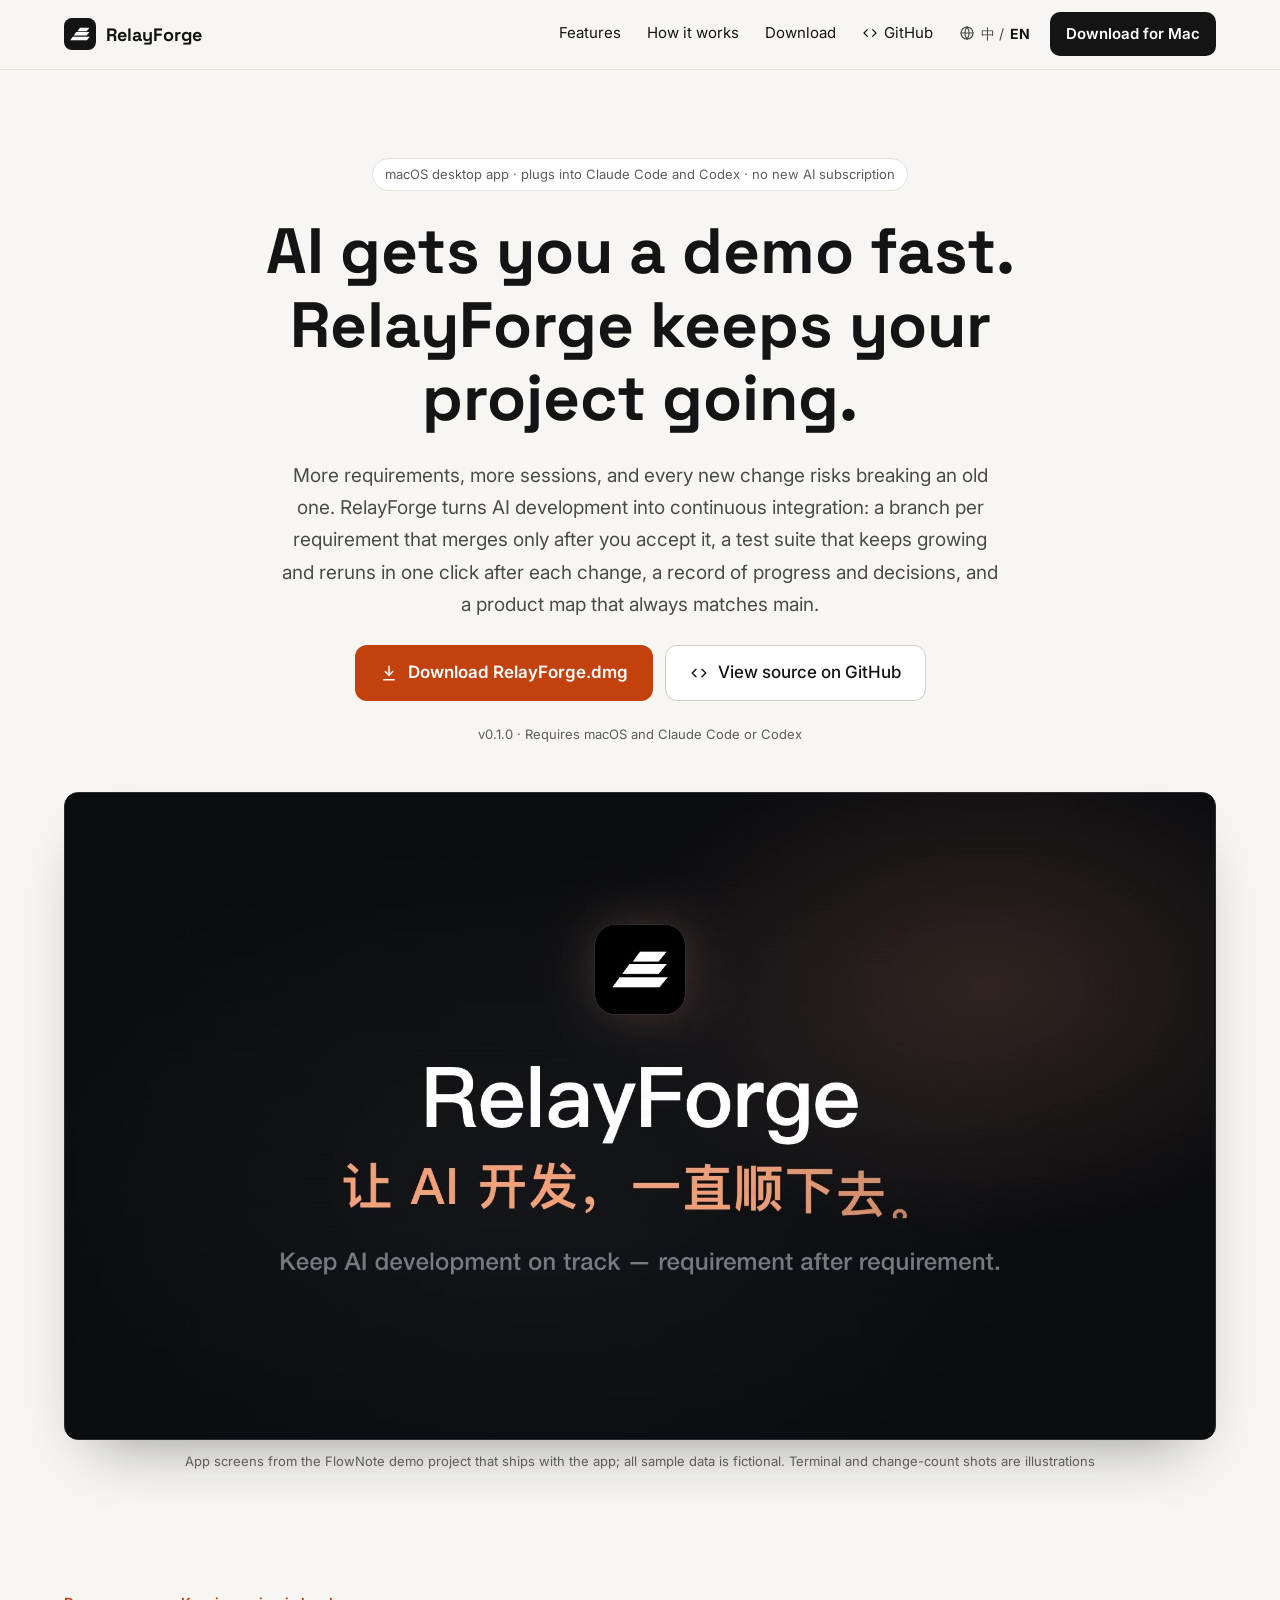
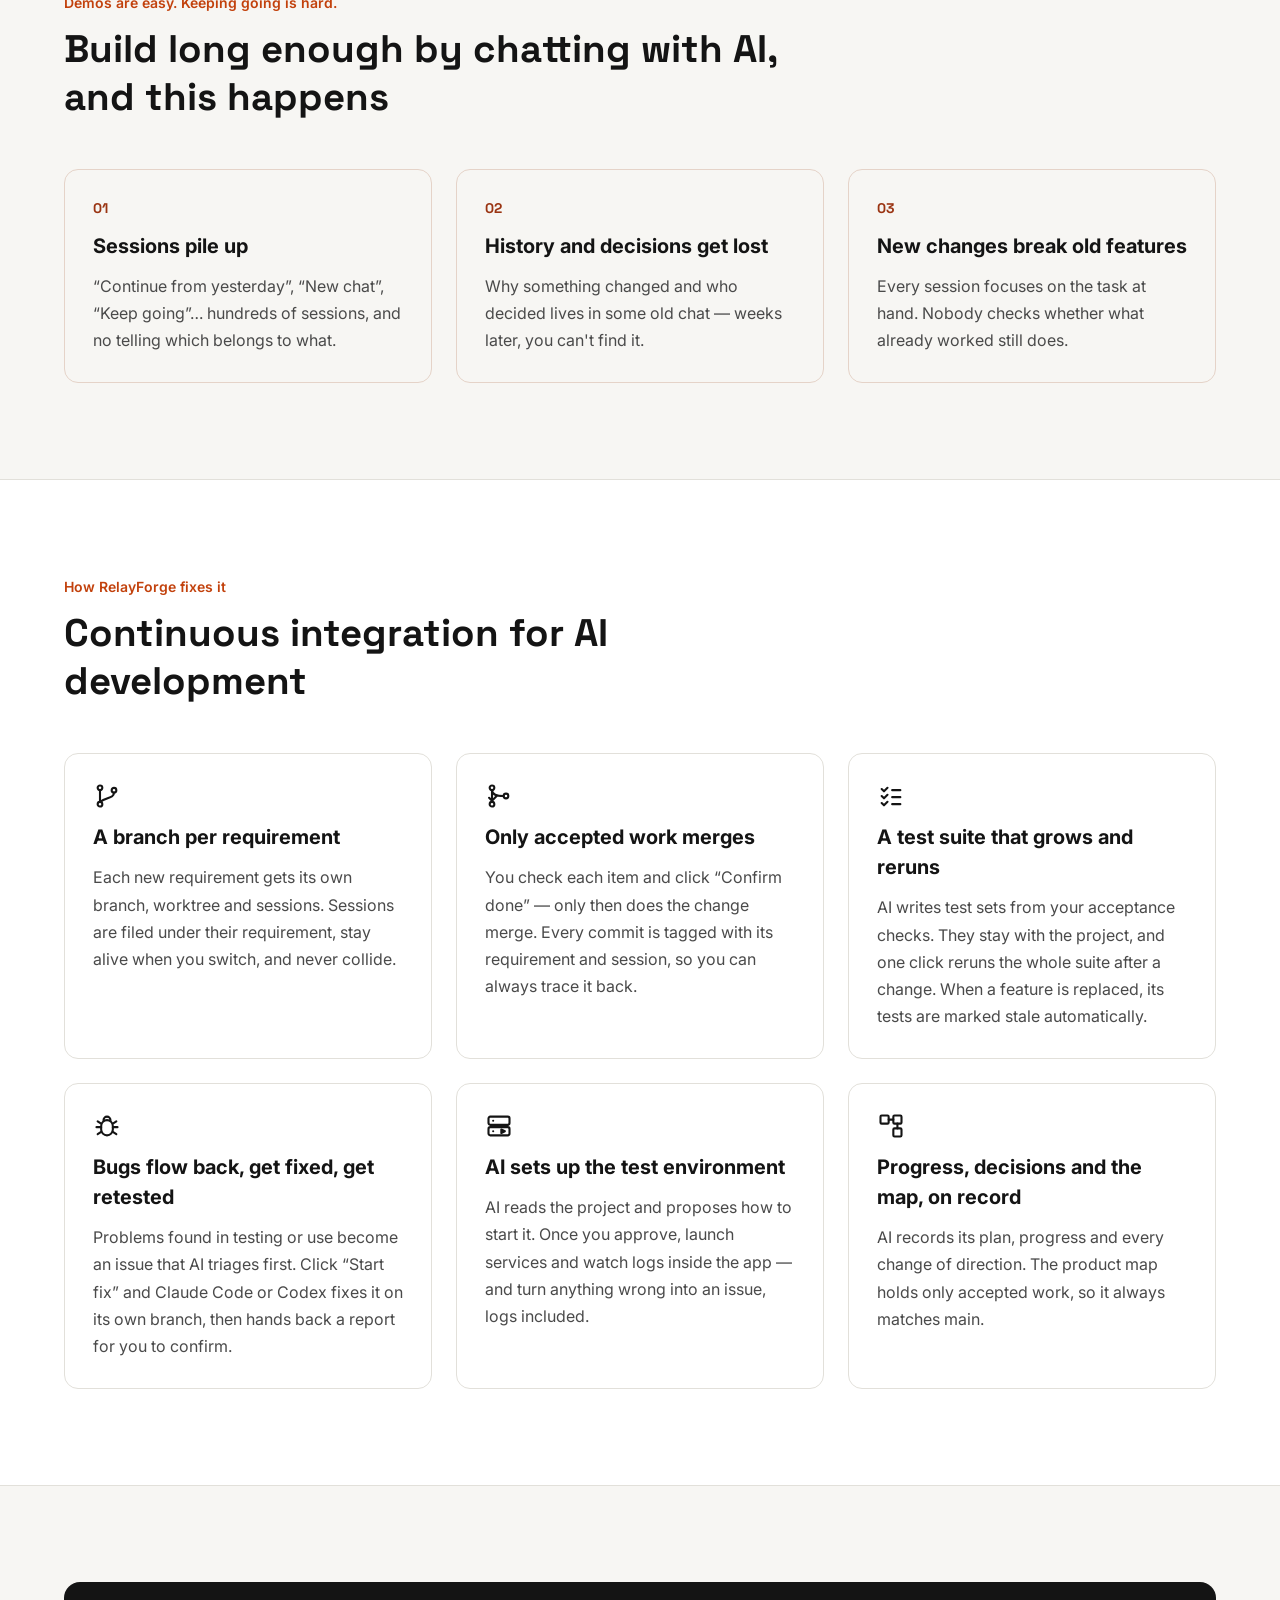
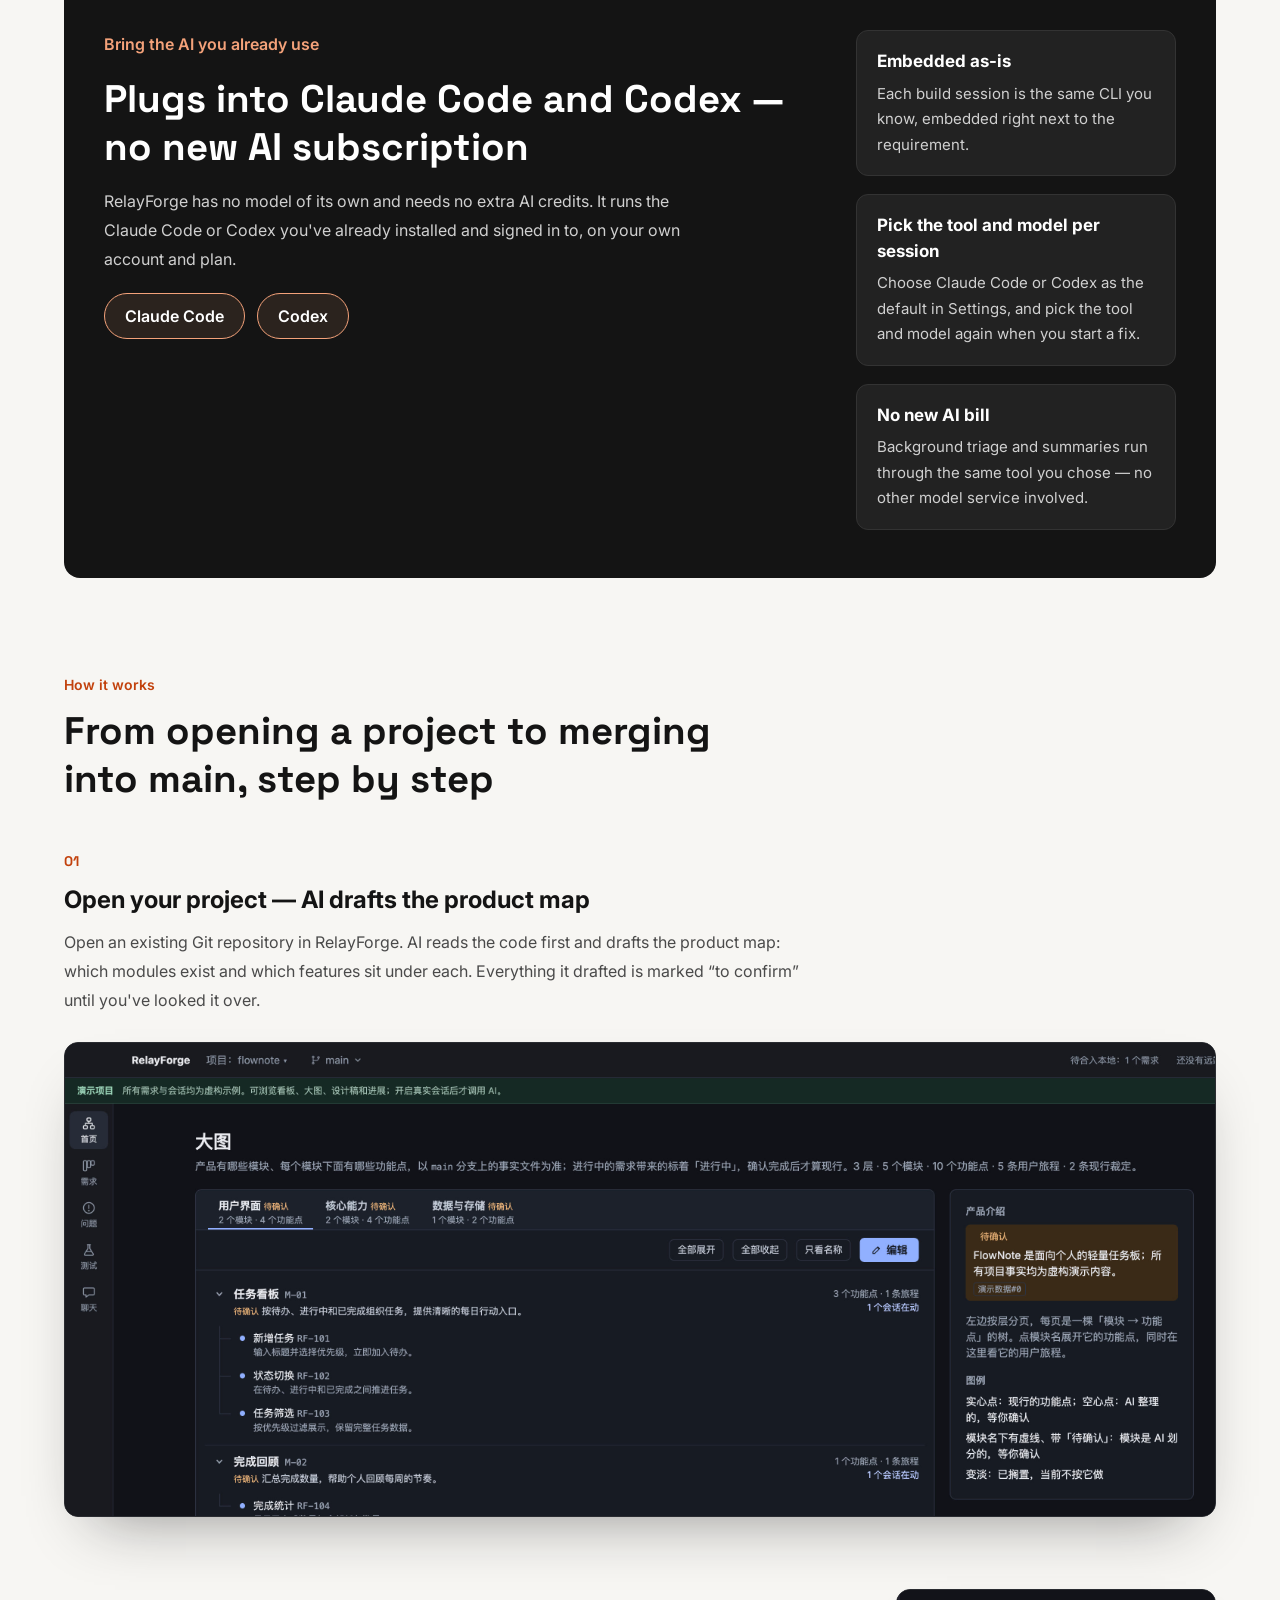
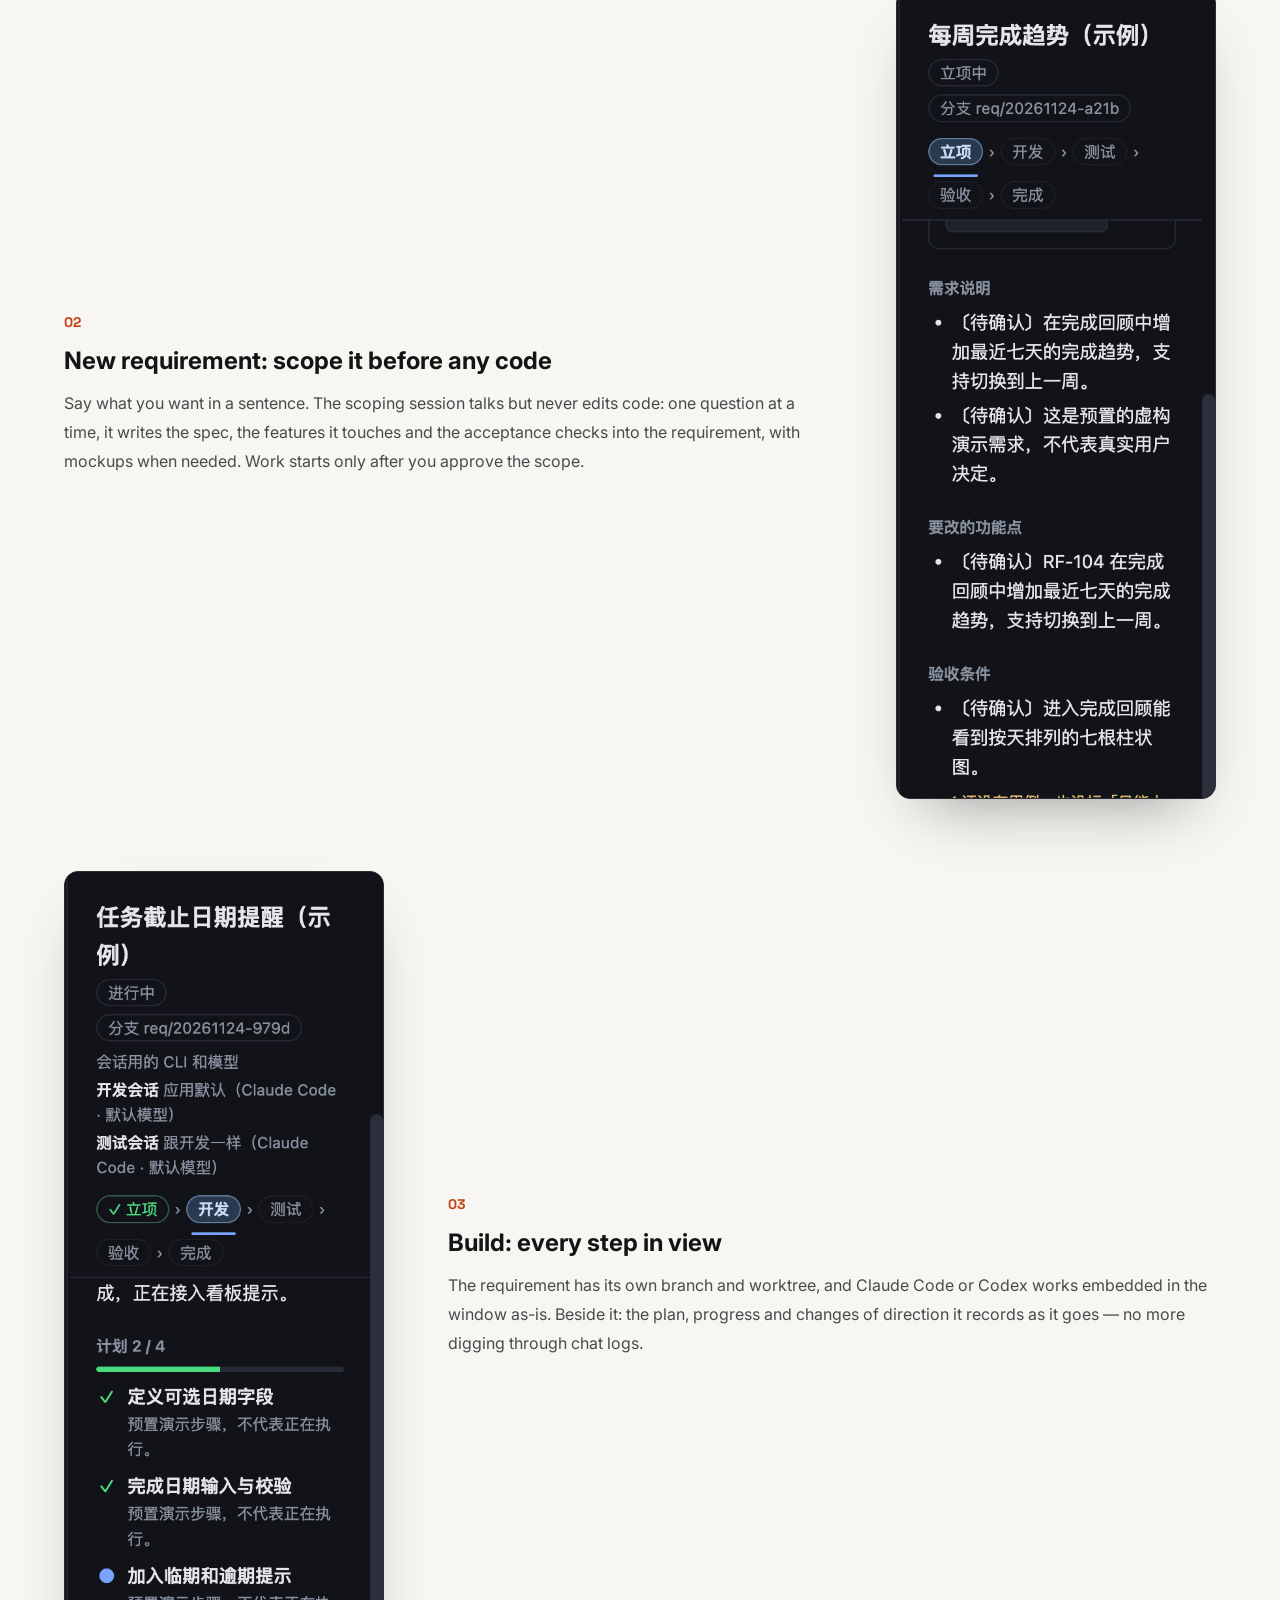
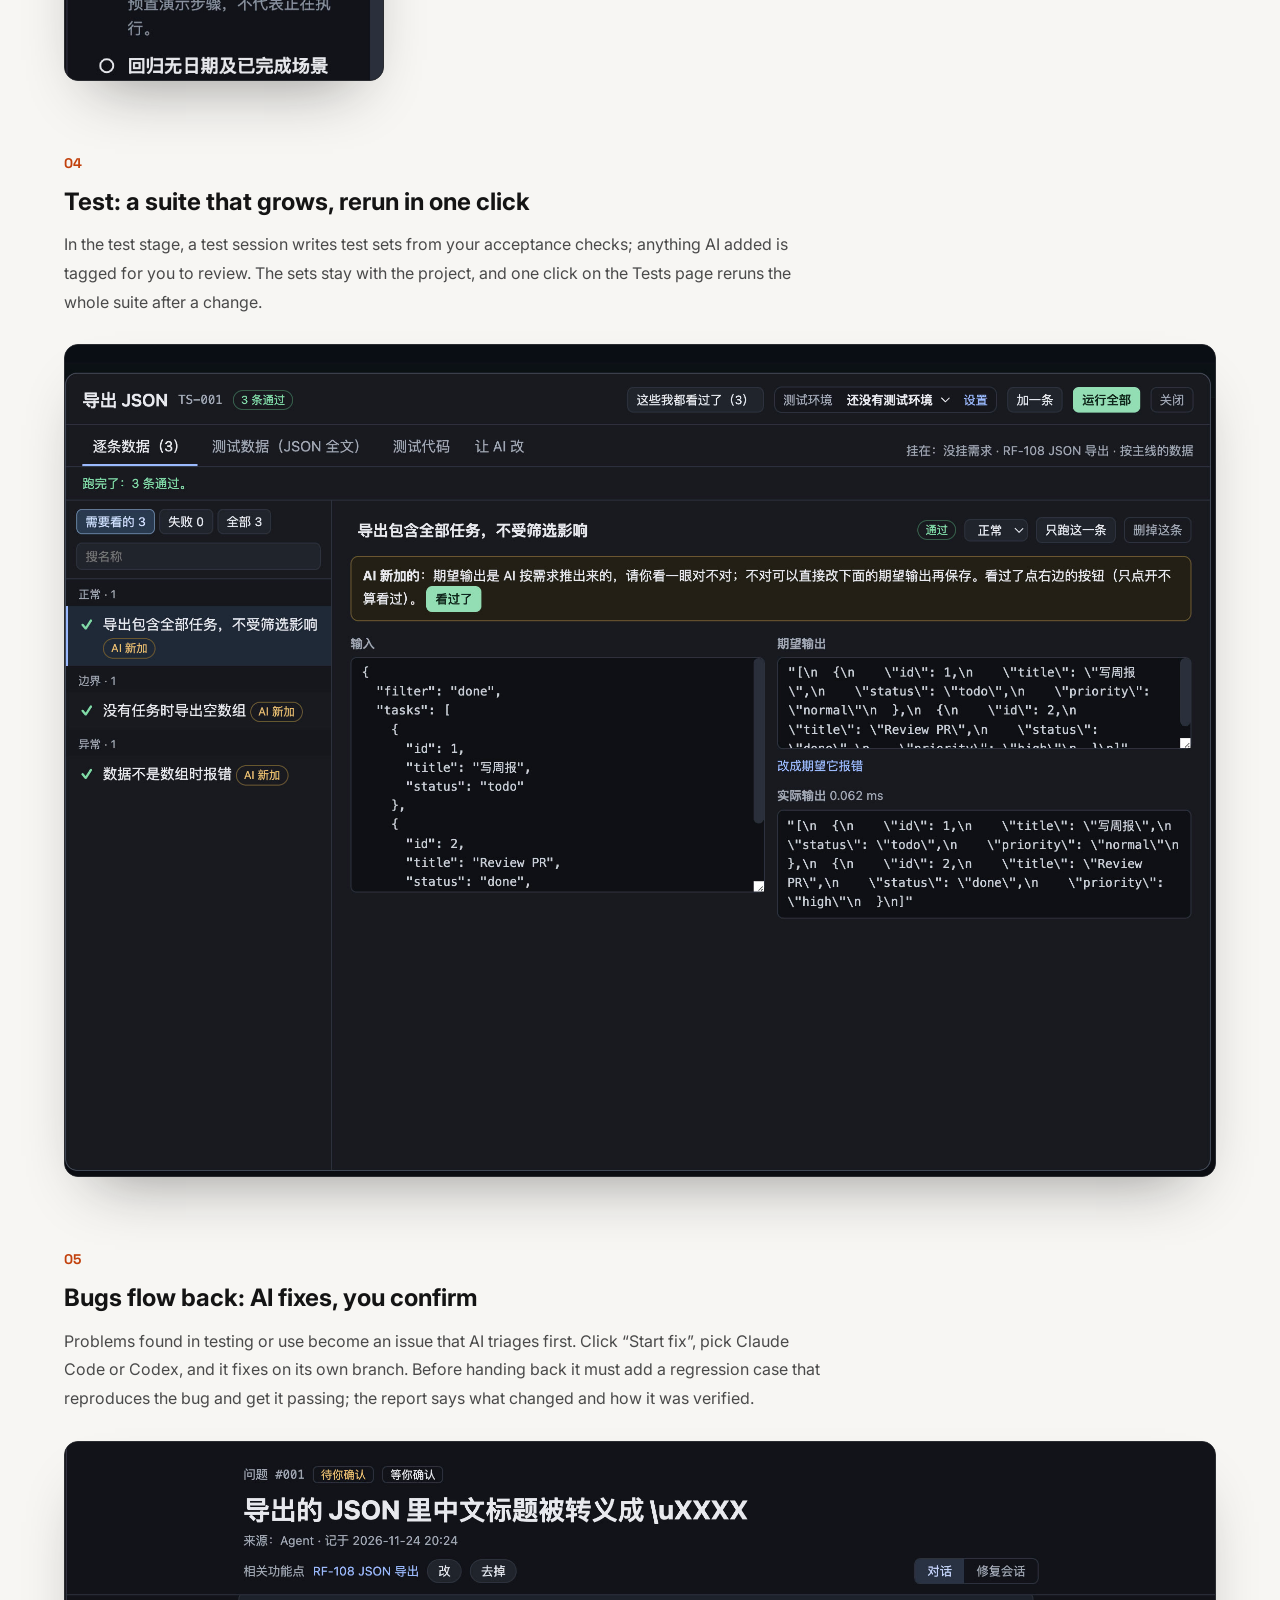
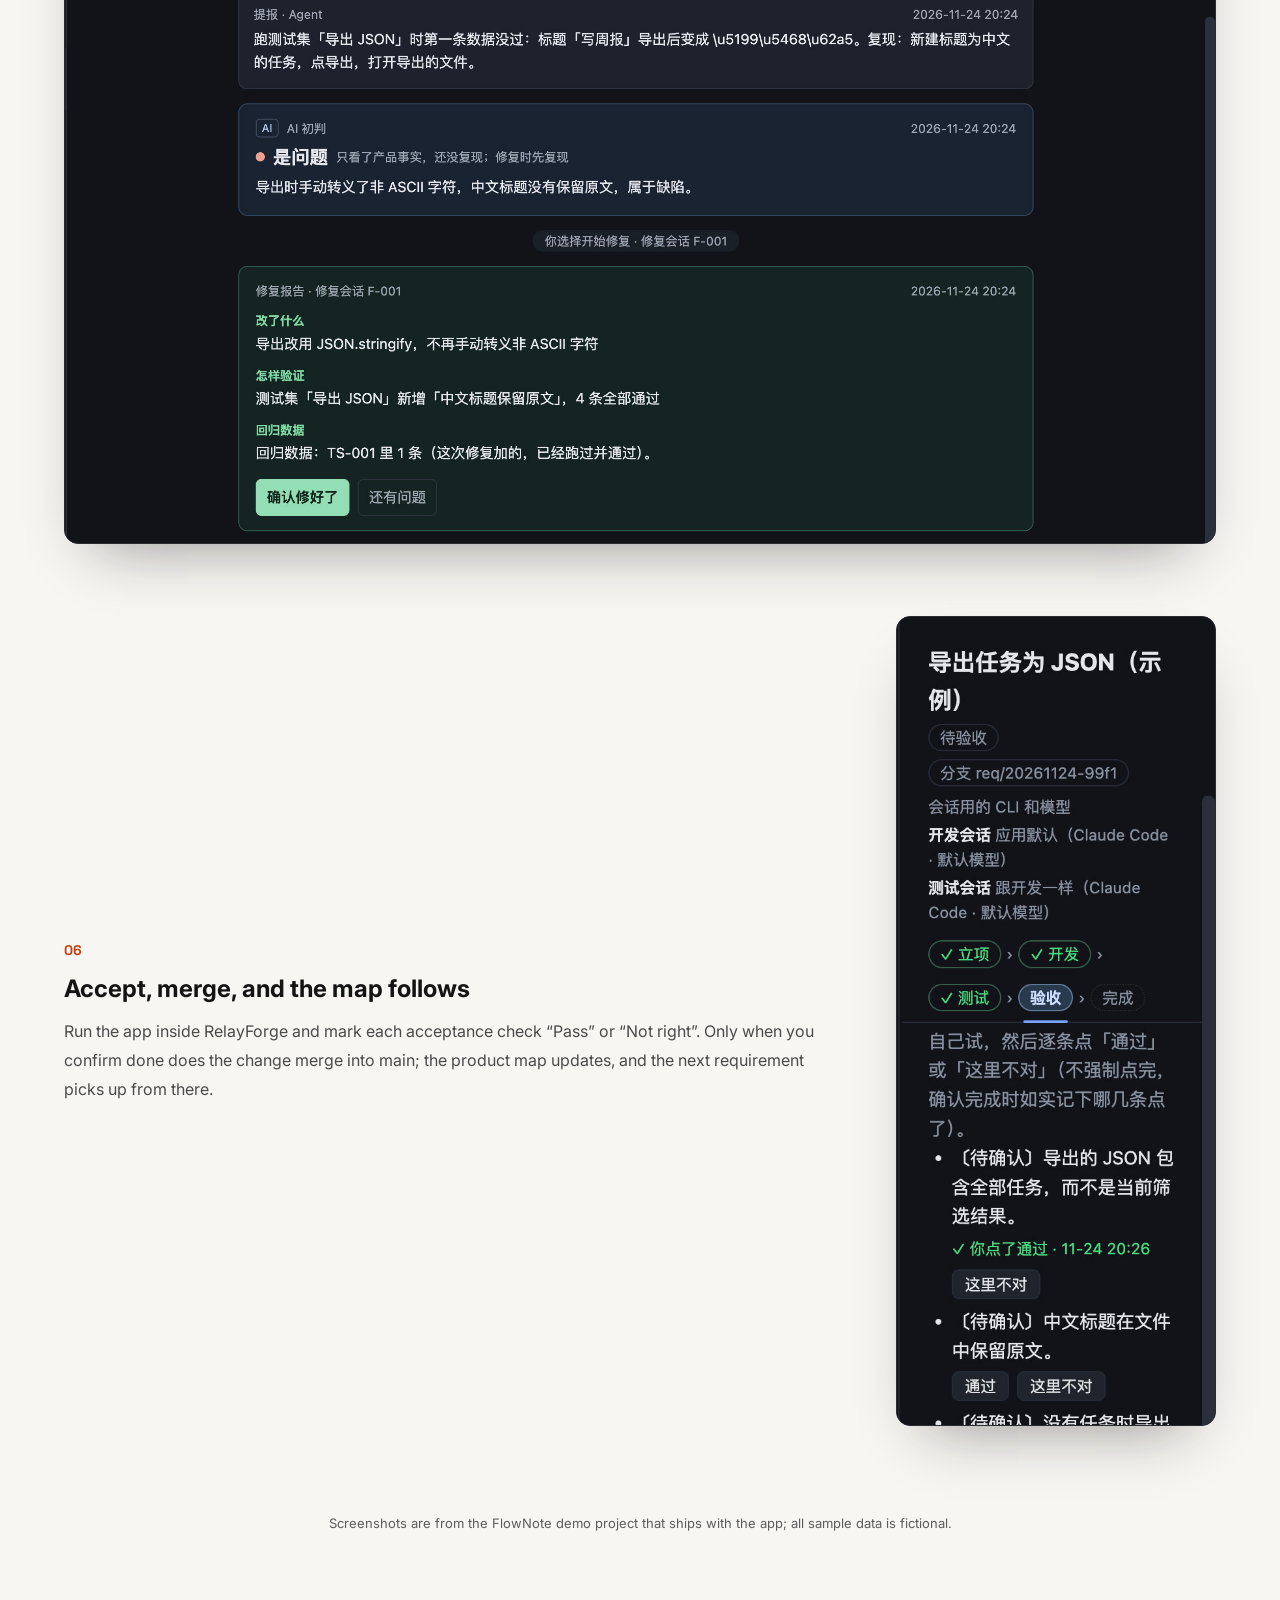
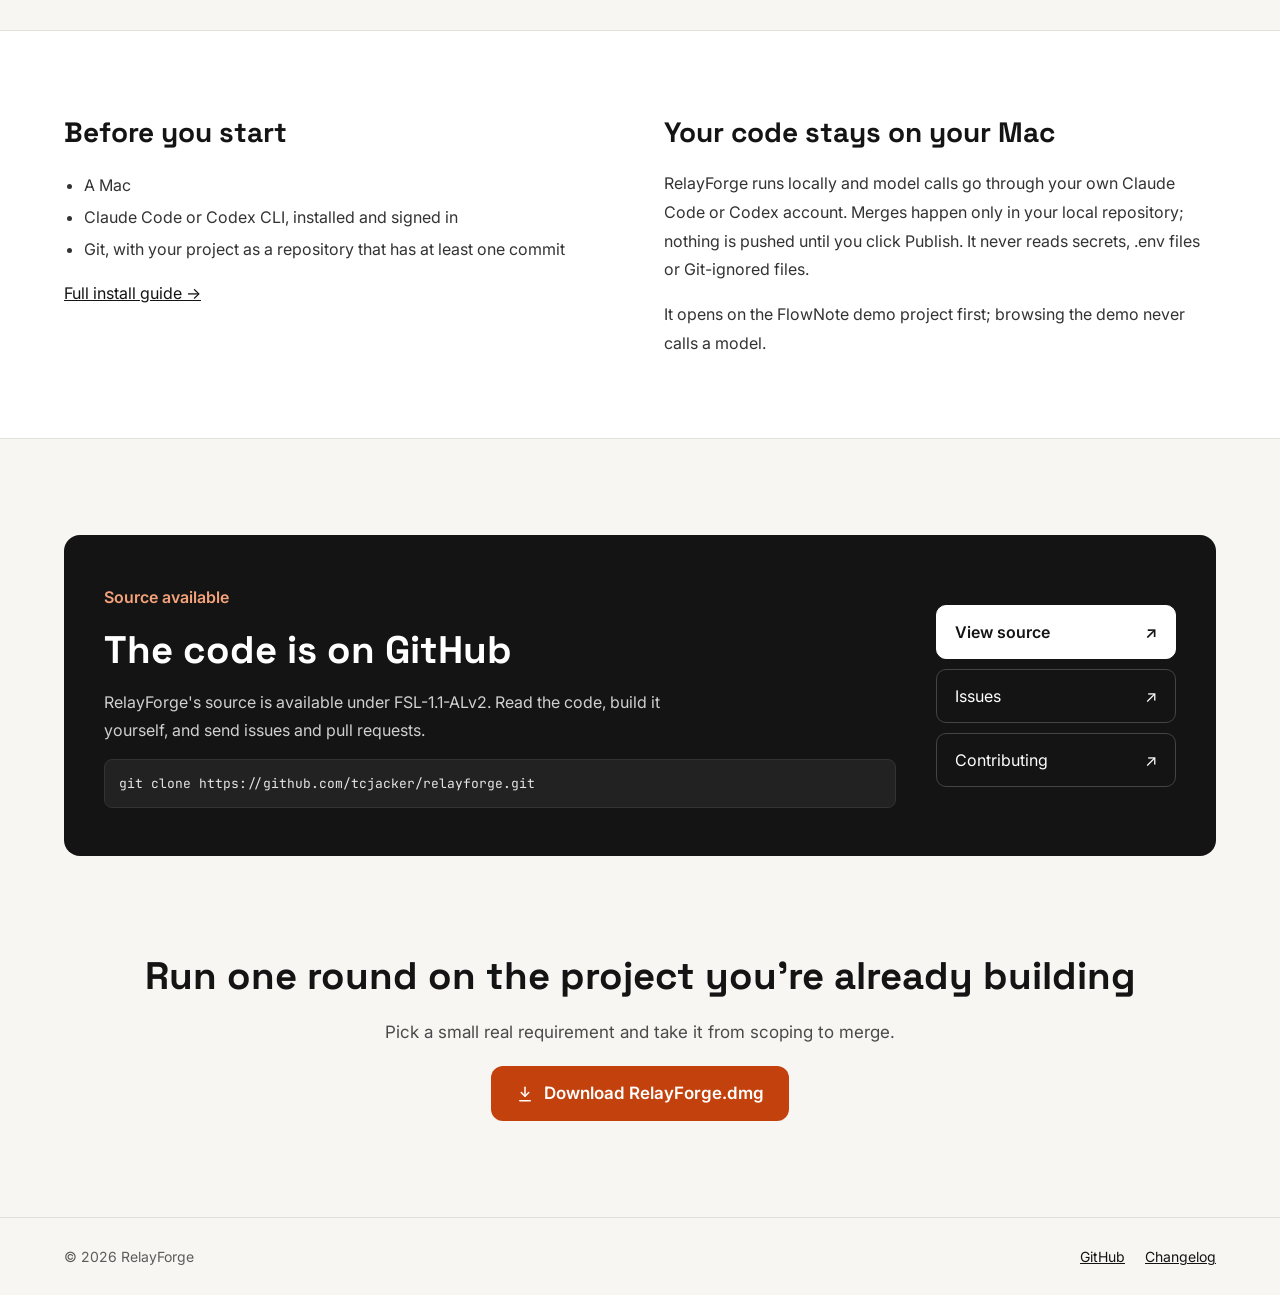
==== commit 6e406dce: "Publish RelayForge website Co-Authored-By: Claude Opus 5.5 <noreply@anthropic.com>" ====
--- a/en/index.html
+++ b/en/index.html
@@ -6,8 +6,8 @@
 <title>RelayForge · Keep your project going — a workbench for continuous development with AI</title>
 <meta name="description" content="A demo with Claude Code or Codex is quick; keeping a project going is hard. RelayForge is built for continuous development and plugs into the Claude Code and Codex you already use — no new AI subscription: a branch per requirement that merges only after you accept it, a test suite that grows and reruns in one click after each change, and progress, decisions and the product map you can always look up.">
 <link rel="icon" href="/static/logo.svg" type="image/svg+xml">
-<link rel="alternate" hreflang="zh-CN" href="https://tcjacker.github.io/">
-<link rel="alternate" hreflang="en" href="https://tcjacker.github.io/en">
+<link rel="alternate" hreflang="zh-CN" href="https://relayforge.club/">
+<link rel="alternate" hreflang="en" href="https://relayforge.club/en">
 <link rel="preconnect" href="https://fonts.googleapis.com">
 <link rel="stylesheet" href="https://fonts.googleapis.com/css2?family=Inter:wght@400;500;600;700&family=Space+Grotesk:wght@500;700&family=JetBrains+Mono:wght@400;500&display=swap">
 <link rel="stylesheet" href="/static/site.css">
@@ -111,20 +111,99 @@
 
 <section id="flow" class="wrap section">
   <div class="section-head">
-    <p class="kicker">Round after round</p>
-    <h2 class="h2">Every requirement goes through the same loop</h2>
-  </div>
-  <ol class="steps">
-    
-    <li><span class="num">01</span><h3>Scope</h3><p>AI talks but doesn&#39;t edit: one question at a time, it pins down the spec, the features it touches and the acceptance checks, with mockups when needed.</p></li>
-    
-    <li><span class="num">02</span><h3>Build and test</h3><p>Once you approve, AI writes the code on the requirement&#39;s own branch and logs progress. In the test stage, a test session writes and runs tests from your acceptance checks and sends problems back to development.</p></li>
-    
-    <li><span class="num">03</span><h3>Accept and merge</h3><p>Run the app inside RelayForge and try each item yourself. The change merges into main only when you confirm.</p></li>
-    
-    <li><span class="num">04</span><h3>Update the map, start the next round</h3><p>Accepted changes go into the product map. The next requirement starts from the latest main, with the old tests still on guard.</p></li>
+    <p class="kicker">How it works</p>
+    <h2 class="h2">From opening a project to merging into main, step by step</h2>
+  </div>
+  
+  
+  <ol class="walk">
+    
+    
+    <li class="walk-step walk-wide">
+      <div class="walk-text">
+        <span class="num">01</span>
+        <h3>Open your project — AI drafts the product map</h3>
+        <p>Open an existing Git repository in RelayForge. AI reads the code first and drafts the product map: which modules exist and which features sit under each. Everything it drafted is marked “to confirm” until you&#39;ve looked it over.</p>
+      </div>
+      <figure class="walk-shot">
+        <a href="/static/shots/step-map.jpg" target="_blank" rel="noopener">
+          <img src="/static/shots/step-map.jpg" width="1520" height="624" alt="The product map: modules and features by layer, with AI-drafted items marked to confirm" loading="lazy" decoding="async">
+        </a>
+      </figure>
+    </li>
+    
+    
+    <li class="walk-step walk-tall">
+      <div class="walk-text">
+        <span class="num">02</span>
+        <h3>New requirement: scope it before any code</h3>
+        <p>Say what you want in a sentence. The scoping session talks but never edits code: one question at a time, it writes the spec, the features it touches and the acceptance checks into the requirement, with mockups when needed. Work starts only after you approve the scope.</p>
+      </div>
+      <figure class="walk-shot">
+        <a href="/static/shots/step-scope.jpg" target="_blank" rel="noopener">
+          <img src="/static/shots/step-scope.jpg" width="244" height="620" alt="A requirement being scoped: its stage, spec, affected features and acceptance checks" loading="lazy" decoding="async">
+        </a>
+      </figure>
+    </li>
+    
+    
+    <li class="walk-step walk-tall">
+      <div class="walk-text">
+        <span class="num">03</span>
+        <h3>Build: every step in view</h3>
+        <p>The requirement has its own branch and worktree, and Claude Code or Codex works embedded in the window as-is. Beside it: the plan, progress and changes of direction it records as it goes — no more digging through chat logs.</p>
+      </div>
+      <figure class="walk-shot">
+        <a href="/static/shots/step-build.jpg" target="_blank" rel="noopener">
+          <img src="/static/shots/step-build.jpg" width="244" height="620" alt="A requirement in progress: plan 2/4 and the status of each step" loading="lazy" decoding="async">
+        </a>
+      </figure>
+    </li>
+    
+    
+    <li class="walk-step walk-wide">
+      <div class="walk-text">
+        <span class="num">04</span>
+        <h3>Test: a suite that grows, rerun in one click</h3>
+        <p>In the test stage, a test session writes test sets from your acceptance checks; anything AI added is tagged for you to review. The sets stay with the project, and one click on the Tests page reruns the whole suite after a change.</p>
+      </div>
+      <figure class="walk-shot">
+        <a href="/static/shots/step-tests.jpg" target="_blank" rel="noopener">
+          <img src="/static/shots/step-tests.jpg" width="1124" height="812" alt="The test-set viewer: all 3 cases pass, each tagged as added by AI" loading="lazy" decoding="async">
+        </a>
+      </figure>
+    </li>
+    
+    
+    <li class="walk-step walk-wide">
+      <div class="walk-text">
+        <span class="num">05</span>
+        <h3>Bugs flow back: AI fixes, you confirm</h3>
+        <p>Problems found in testing or use become an issue that AI triages first. Click “Start fix”, pick Claude Code or Codex, and it fixes on its own branch. Before handing back it must add a regression case that reproduces the bug and get it passing; the report says what changed and how it was verified.</p>
+      </div>
+      <figure class="walk-shot">
+        <a href="/static/shots/step-fix.jpg" target="_blank" rel="noopener">
+          <img src="/static/shots/step-fix.jpg" width="1128" height="688" alt="An issue logged by AI: its triage, the fix report, the regression case and “Confirm fixed”" loading="lazy" decoding="async">
+        </a>
+      </figure>
+    </li>
+    
+    
+    <li class="walk-step walk-tall">
+      <div class="walk-text">
+        <span class="num">06</span>
+        <h3>Accept, merge, and the map follows</h3>
+        <p>Run the app inside RelayForge and mark each acceptance check “Pass” or “Not right”. Only when you confirm done does the change merge into main; the product map updates, and the next requirement picks up from there.</p>
+      </div>
+      <figure class="walk-shot">
+        <a href="/static/shots/step-accept.jpg" target="_blank" rel="noopener">
+          <img src="/static/shots/step-accept.jpg" width="244" height="620" alt="A requirement awaiting acceptance: checks marked one by one, passed items timestamped" loading="lazy" decoding="async">
+        </a>
+      </figure>
+    </li>
     
   </ol>
+  <p class="caption walk-note">Screenshots are from the FlowNote demo project that ships with the app; all sample data is fictional.</p>
 </section>
 
 <section class="band">
--- a/static/site.css
+++ b/static/site.css
@@ -290,3 +290,28 @@
 .spam-text { font-size: 14px; }
 .spam-actions { display: flex; flex-wrap: wrap; gap: 8px; }
 .spam-actions .btn-sm { min-height: 36px; padding: 6px 12px; font-size: 14px; }
+/* 使用链路：每一步一张截图 */
+.walk { margin: 0; padding: 0; list-style: none; display: flex; flex-direction: column; gap: 72px; }
+.walk-step { display: grid; gap: 28px; align-items: center; }
+.walk-text { display: flex; flex-direction: column; gap: 12px; max-width: 760px; }
+.walk-text .num { font-family: var(--display); font-size: 14px; font-weight: 700; color: var(--accent); }
+.walk-text h3 { font-size: 24px; line-height: 1.35; }
+.walk-text p { font-size: 16px; line-height: 1.8; color: var(--muted); }
+.walk-shot { margin: 0; }
+.walk-shot a { display: block; border-radius: 14px; overflow: hidden; border: 1px solid #2A2C31; background: #111318;
+               box-shadow: 0 30px 60px -30px rgba(20,20,20,.45); }
+.walk-shot img { display: block; width: 100%; height: auto; }
+/* 宽图：文字在上，图占满整行 */
+.walk-wide { grid-template-columns: 1fr; }
+/* 竖图（右侧面板）：和文字并排，左右交替 */
+.walk-tall { grid-template-columns: minmax(0, 1fr) minmax(0, 320px); column-gap: 64px; }
+.walk-tall .walk-shot { justify-self: center; width: 100%; max-width: 320px; }
+.walk-tall:nth-child(3) .walk-text { order: 2; }
+.walk-tall:nth-child(3) { grid-template-columns: minmax(0, 320px) minmax(0, 1fr); }
+@media (max-width: 760px) {
+  .walk { gap: 56px; }
+  .walk-tall, .walk-tall:nth-child(3) { grid-template-columns: 1fr; }
+  .walk-tall:nth-child(3) .walk-text { order: 0; }
+  .walk-tall .walk-shot { max-width: 300px; }
+}
+.walk-note { margin-top: 40px; }
